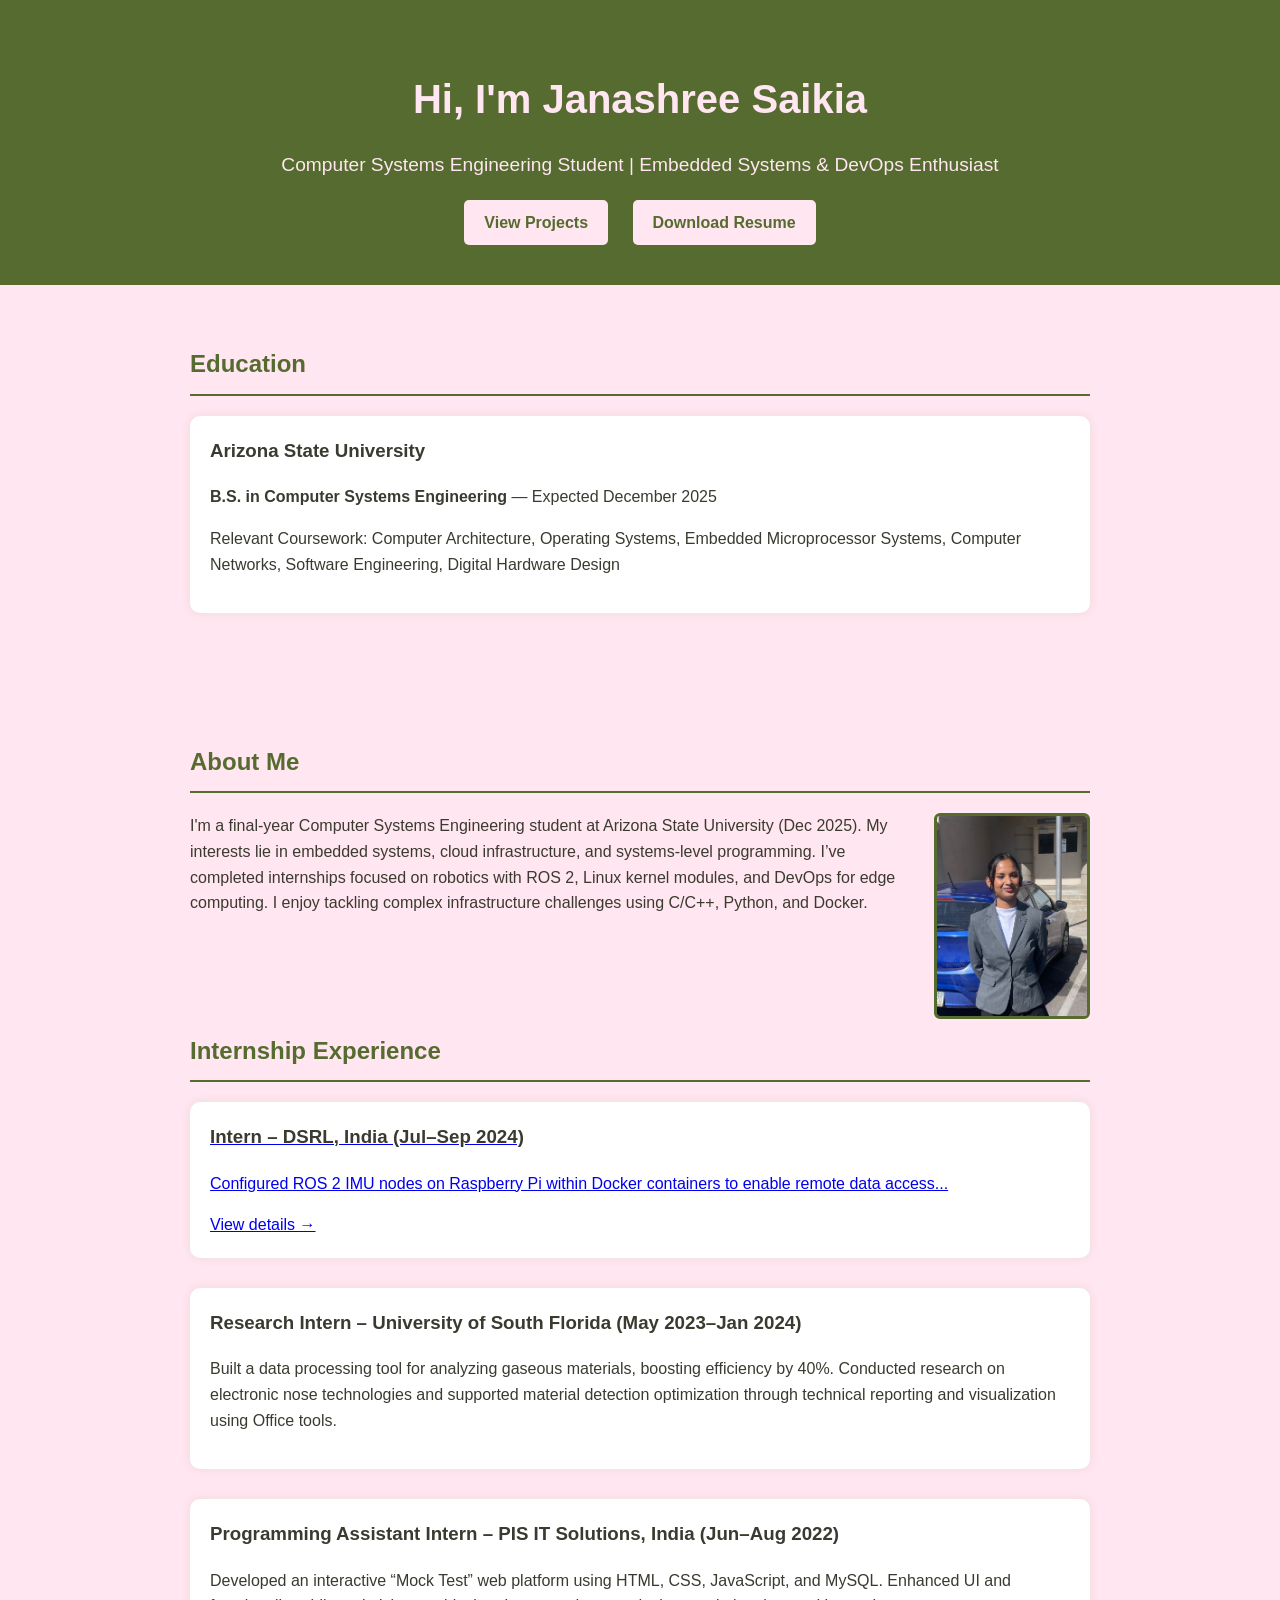
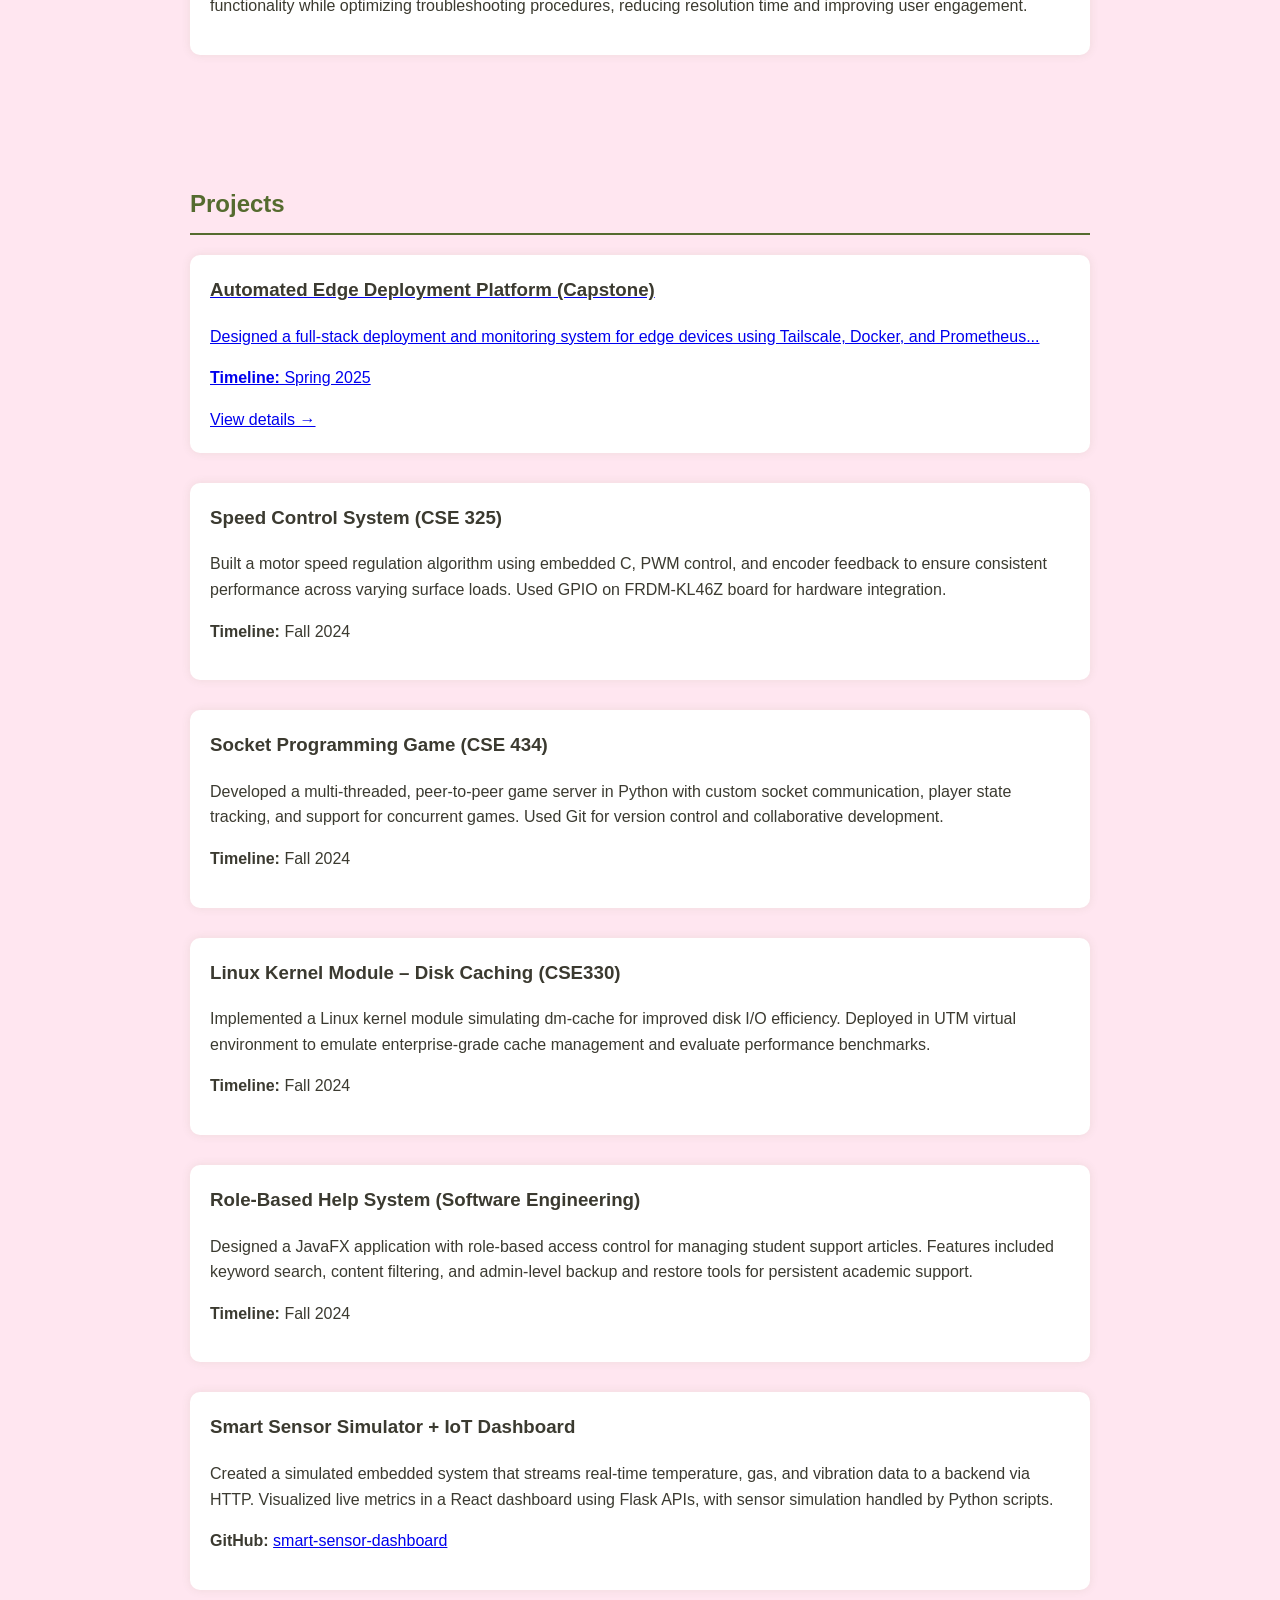
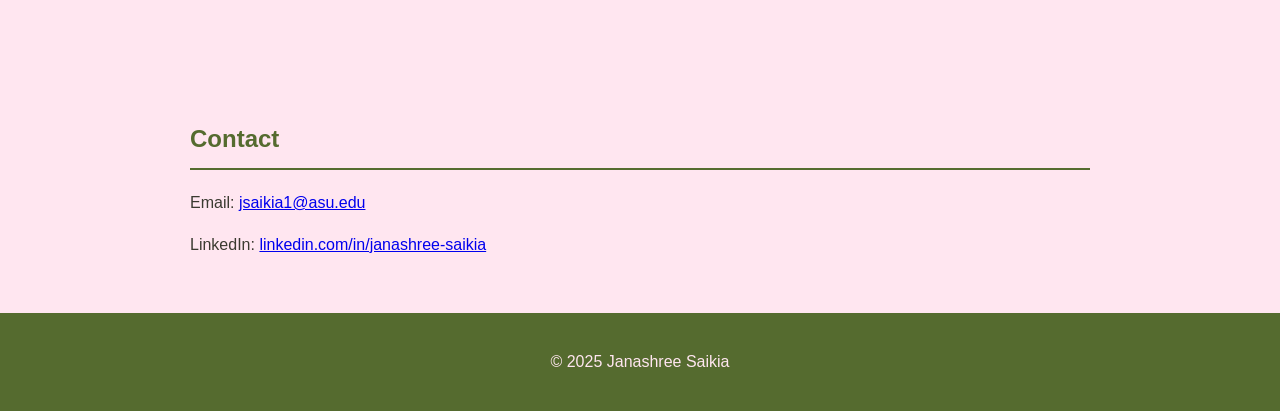
==== index.html @ e2240416 "Update index.html Updated the internship card to be a clickable button" ====
<!DOCTYPE html>
<html lang="en">
<head>
  <meta charset="UTF-8" />
  <meta name="viewport" content="width=device-width, initial-scale=1.0" />
  <title>Janashree Saikia | Developer Portfolio</title>
  <link rel="stylesheet" href="styles.css" />
  <style>
    body {
      font-family: 'Segoe UI', Tahoma, Geneva, Verdana, sans-serif;
      margin: 0;
      padding: 0;
      line-height: 1.6;
      background-color: #ffe6f0; /* baby pink */
      color: #3b3a30; /* dark olive gray */
    }

    header {
      background: #556b2f; /* olive green */
      color: #ffe6f0;
      padding: 40px 20px;
      text-align: center;
    }

    header h1 {
      font-size: 2.5em;
      margin-bottom: 0.2em;
    }

    header p {
      font-size: 1.2em;
      margin-bottom: 1em;
    }

    header a {
      display: inline-block;
      margin: 0 10px;
      padding: 10px 20px;
      background-color: #ffe6f0;
      color: #556b2f;
      text-decoration: none;
      border-radius: 5px;
      font-weight: bold;
    }

    section {
      padding: 40px 20px;
      max-width: 900px;
      margin: auto;
    }

    h2 {
      color: #556b2f;
      border-bottom: 2px solid #556b2f;
      padding-bottom: 10px;
    }

    .project {
      margin-bottom: 30px;
      background: #ffffff;
      padding: 20px;
      border-radius: 10px;
      box-shadow: 0 0 10px rgba(85, 107, 47, 0.1);
    }

    .project h3 {
      margin-top: 0;
      color: #3b3a30;
    }

    .about-photo {
      float: right;
      margin-left: 20px;
      width: 150px;
      height: 200px;
      object-fit: cover;
      border-radius: 6px;
      border: 3px solid #556b2f;
    }

    footer {
      text-align: center;
      padding: 20px;
      background-color: #556b2f;
      color: #ffe6f0;
    }
  </style>
</head>
<body>
  <header>
    <h1>Hi, I'm Janashree Saikia </h1>
    <p>Computer Systems Engineering Student | Embedded Systems & DevOps Enthusiast</p>
    <a href="#projects">View Projects</a>
    <a href="resume.pdf" target="_blank">Download Resume</a>
  </header>

  <section id="education">
    <h2>Education</h2>
    <div class="project">
      <h3>Arizona State University</h3>
      <p><strong>B.S. in Computer Systems Engineering</strong> — Expected December 2025</p>
      <p>Relevant Coursework: Computer Architecture, Operating Systems, Embedded Microprocessor Systems, Computer Networks, Software Engineering, Digital Hardware Design</p>
    </div>
  </section>

  <section id="about">
    <h2>About Me</h2>
    <img src="your-photo.jpg" alt="Janashree Saikia" class="about-photo" />
    <p>
      I'm a final-year Computer Systems Engineering student at Arizona State University (Dec 2025).
      My interests lie in embedded systems, cloud infrastructure, and systems-level programming.
      I’ve completed internships focused on robotics with ROS 2, Linux kernel modules, and DevOps for edge computing.
      I enjoy tackling complex infrastructure challenges using C/C++, Python, and Docker.
    </p>
  </section>

  

  <section id="experience">
  <h2>Internship Experience</h2>
<a class="card-link" href="experience/dsrl.html">
  <div class="project">
    <h3>Intern – DSRL, India (Jul–Sep 2024)</h3>
    <p>Configured ROS 2 IMU nodes on Raspberry Pi within Docker containers to enable remote data access...</p>
    <div class="view-details">View details →</div>
  </div>
</a>
  <div class="project">
    <h3>Research Intern – University of South Florida (May 2023–Jan 2024)</h3>
    <p>Built a data processing tool for analyzing gaseous materials, boosting efficiency by 40%. Conducted research on electronic nose technologies and supported material detection optimization through technical reporting and visualization using Office tools.</p>
  </div>
  <div class="project">
    <h3>Programming Assistant Intern – PIS IT Solutions, India (Jun–Aug 2022)</h3>
    <p>Developed an interactive “Mock Test” web platform using HTML, CSS, JavaScript, and MySQL. Enhanced UI and functionality while optimizing troubleshooting procedures, reducing resolution time and improving user engagement.</p>
  </div>
</section>

<section id="projects">
  <h2>Projects</h2>
<a class="card-link" href="projects/edge-platform.html">
  <div class="project">
    <h3>Automated Edge Deployment Platform (Capstone)</h3>
    <p>Designed a full-stack deployment and monitoring system for edge devices using Tailscale, Docker, and Prometheus...</p>
    <p><strong>Timeline:</strong> Spring 2025</p>
    <div class="view-details">View details →</div>
  </div>
</a>
  <div class="project">
    <h3>Speed Control System (CSE 325)</h3>
    <p>Built a motor speed regulation algorithm using embedded C, PWM control, and encoder feedback to ensure consistent performance across varying surface loads. Used GPIO on FRDM-KL46Z board for hardware integration.</p>
    <p><strong>Timeline:</strong> Fall 2024</p>
  </div>
  <div class="project">
    <h3>Socket Programming Game (CSE 434)</h3>
    <p>Developed a multi-threaded, peer-to-peer game server in Python with custom socket communication, player state tracking, and support for concurrent games. Used Git for version control and collaborative development.</p>
    <p><strong>Timeline:</strong> Fall 2024</p>
  </div>
  <div class="project">
    <h3>Linux Kernel Module – Disk Caching (CSE330)</h3>
    <p>Implemented a Linux kernel module simulating dm-cache for improved disk I/O efficiency. Deployed in UTM virtual environment to emulate enterprise-grade cache management and evaluate performance benchmarks.</p>
    <p><strong>Timeline:</strong> Fall 2024</p>
  </div>
  <div class="project">
    <h3>Role-Based Help System (Software Engineering)</h3>
    <p>Designed a JavaFX application with role-based access control for managing student support articles. Features included keyword search, content filtering, and admin-level backup and restore tools for persistent academic support.</p>
    <p><strong>Timeline:</strong> Fall 2024</p>
  </div>
  <div class="project">
  <h3>Smart Sensor Simulator + IoT Dashboard</h3>
  <p>Created a simulated embedded system that streams real-time temperature, gas, and vibration data to a backend via HTTP. Visualized live metrics in a React dashboard using Flask APIs, with sensor simulation handled by Python scripts.</p>
  <p><strong>GitHub:</strong> <a href="https://github.com/janashrees/smart-sensor-dashboard" target="_blank">smart-sensor-dashboard</a></p>
</div>

</section>

  <section id="contact">
    <h2>Contact</h2>
    <p>Email: <a href="mailto:jsaikia1@asu.edu">jsaikia1@asu.edu</a></p>
    <p>LinkedIn: <a href="https://linkedin.com/in/janashree-saikia-440139262" target="_blank">linkedin.com/in/janashree-saikia</a></p>
  </section>

  <footer>
    <p>&copy; 2025 Janashree Saikia</p>
  </footer>
</body>
</html>
---- styles.css ----
body {
  font-family: 'Segoe UI', Tahoma, Geneva, Verdana, sans-serif;
  margin: 0;
  padding: 0;
  background-color: #f4f4f4;
  color: #333;
}

header {
  background: #282c34;
  color: white;
  padding: 40px 20px;
  text-align: center;
}

header h1 {
  font-size: 2.5em;
  margin-bottom: 0.2em;
}

header p {
  font-size: 1.2em;
  margin-bottom: 1em;
}

header a {
  display: inline-block;
  margin: 0 10px;
  padding: 10px 20px;
  background-color: #61dafb;
  color: black;
  text-decoration: none;
  border-radius: 5px;
}

section {
  padding: 40px 20px;
  max-width: 900px;
  margin: auto;
}

h2 {
  color: #2c3e50;
  border-bottom: 2px solid #ccc;
  padding-bottom: 10px;
}

.project {
  margin-bottom: 30px;
  background: white;
  padding: 20px;
  border-radius: 10px;
  box-shadow: 0 0 10px rgba(0, 0, 0, 0.1);
}

.project h3 {
  margin-top: 0;
}

footer {
  text-align: center;
  padding: 20px;
  background-color: #333;
  color: white;
}
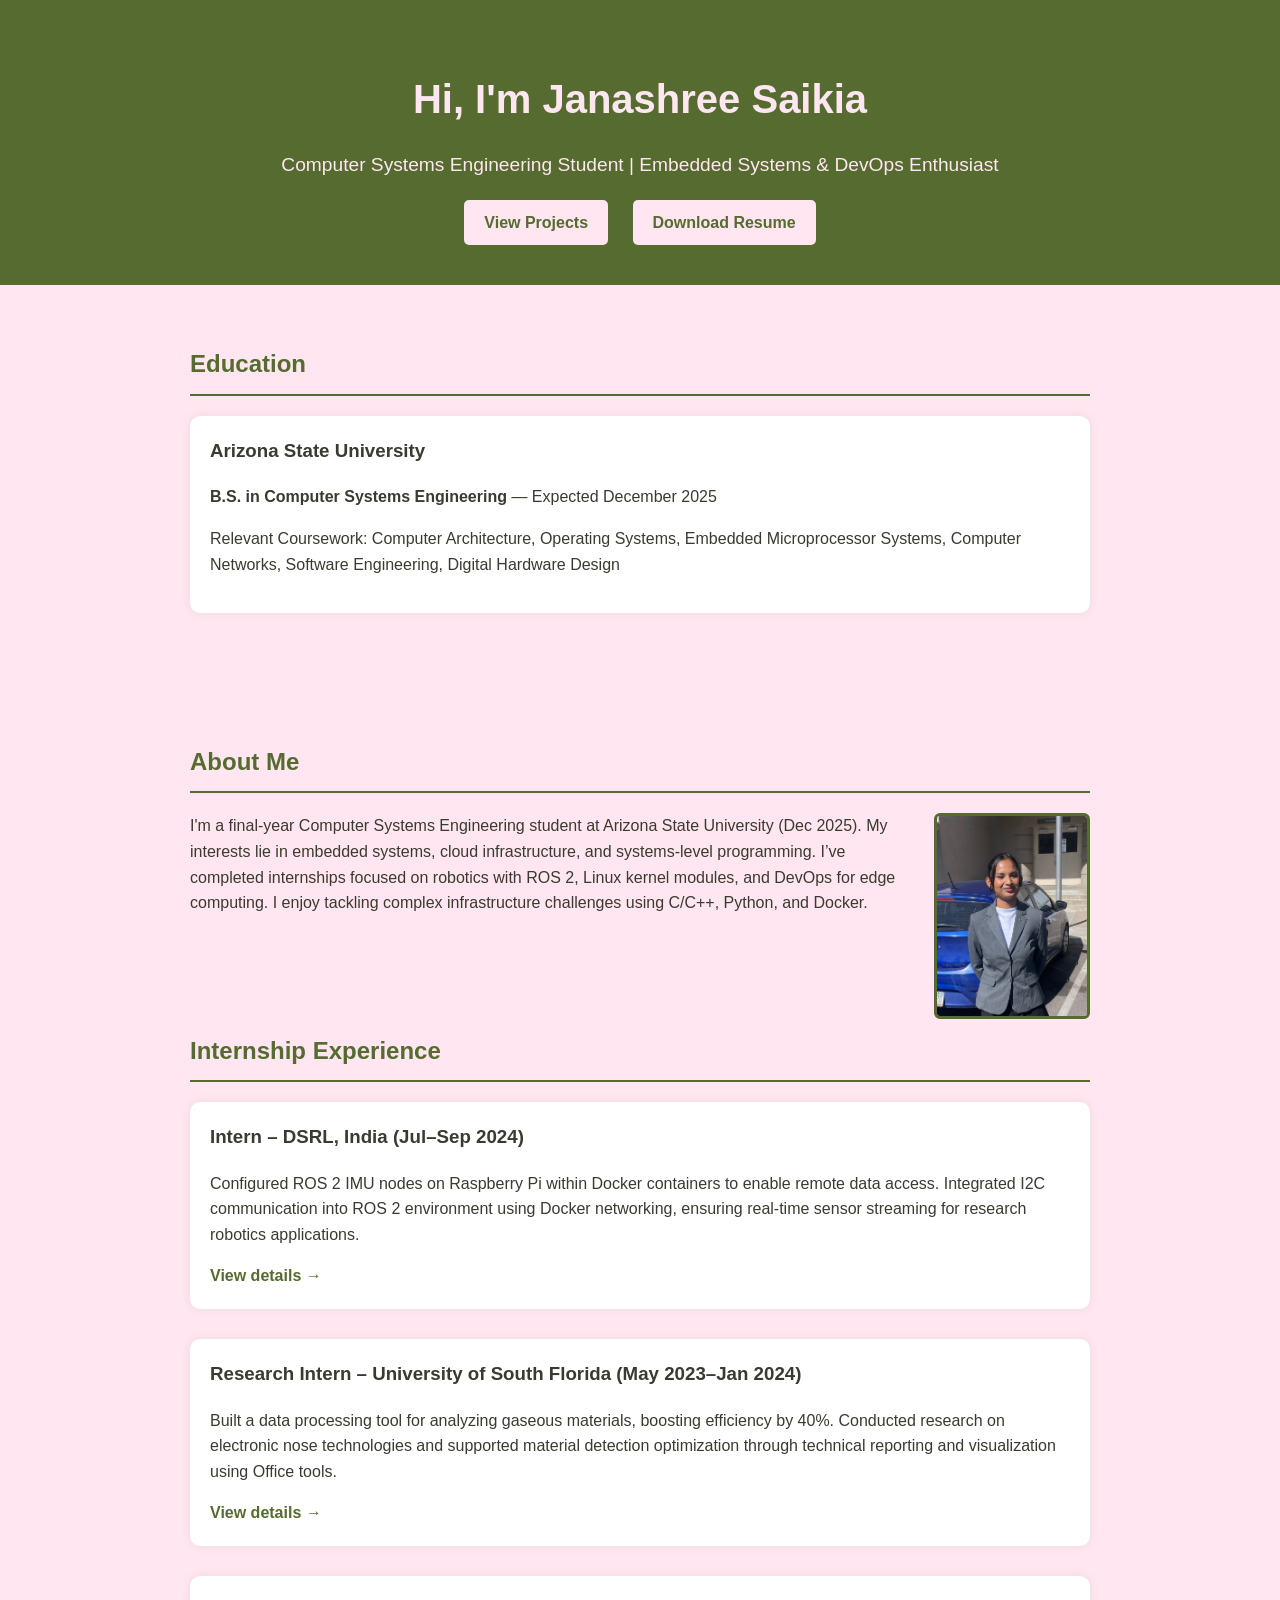
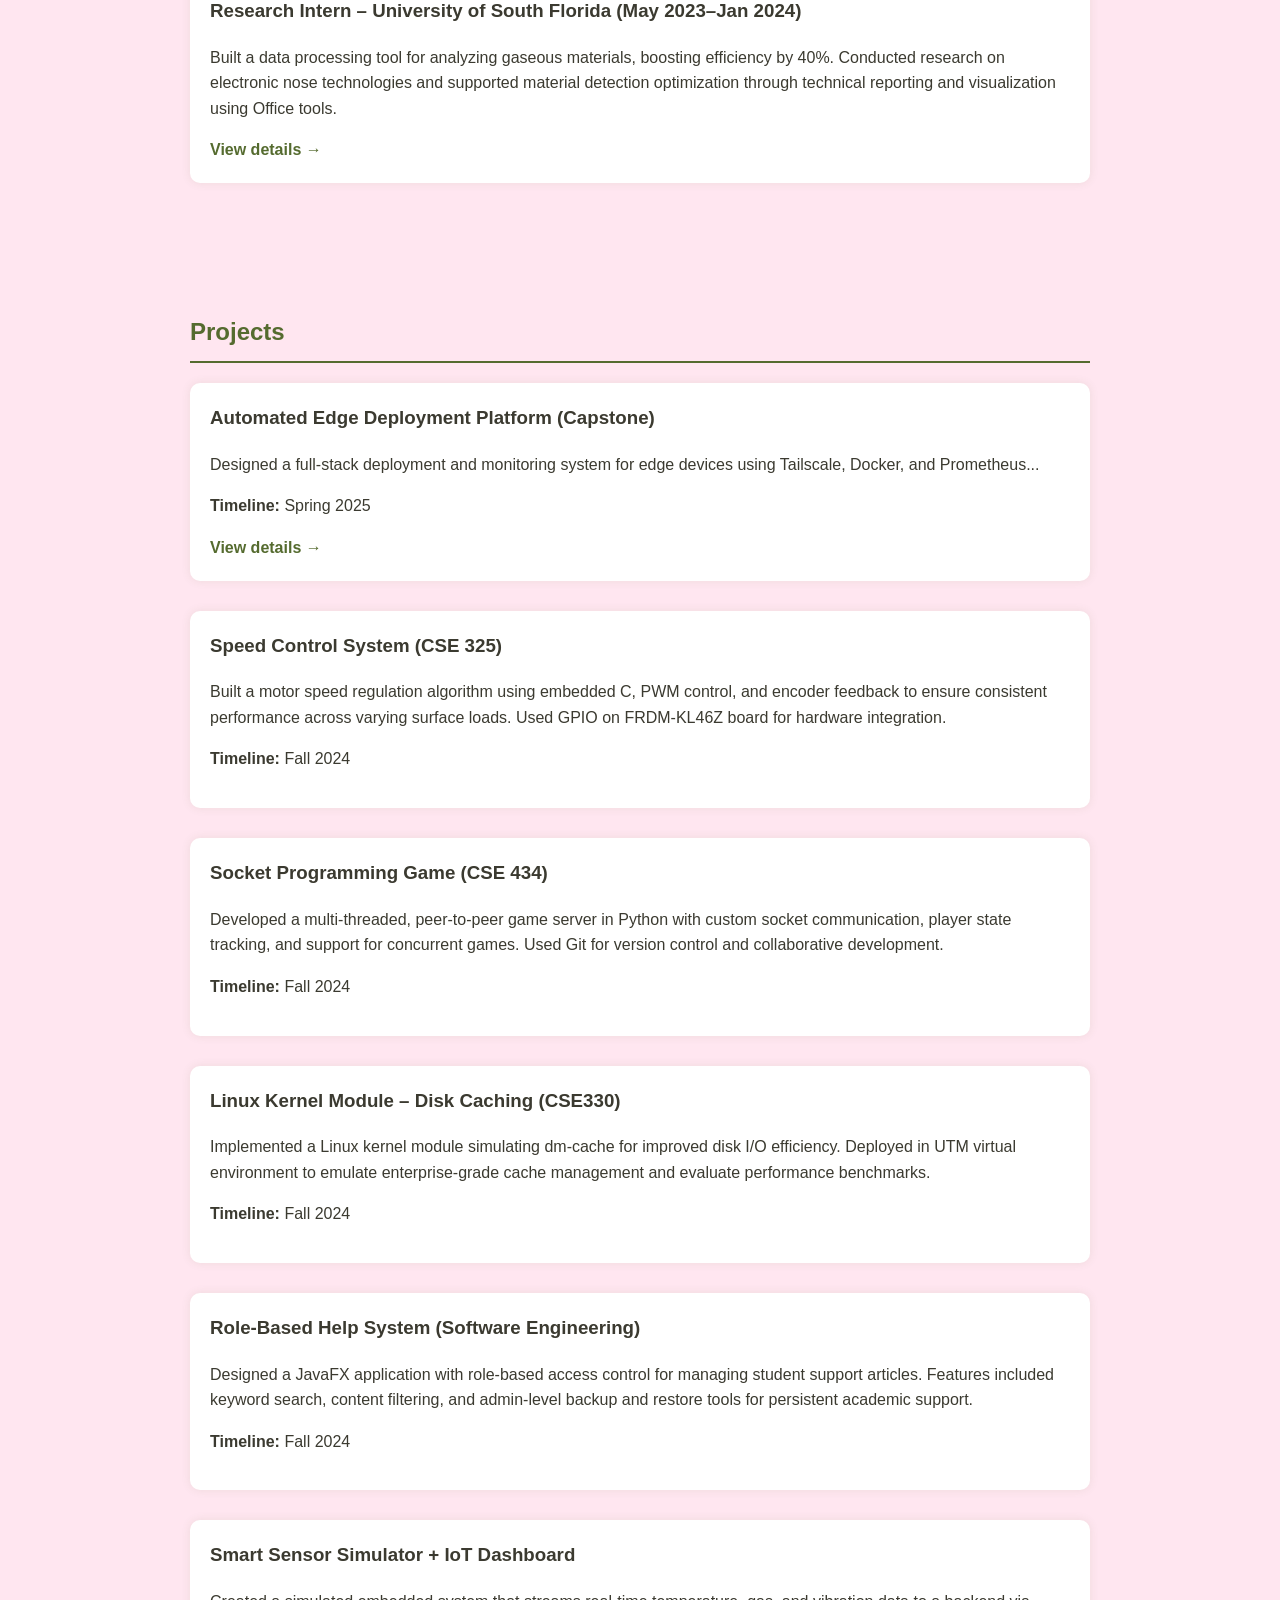
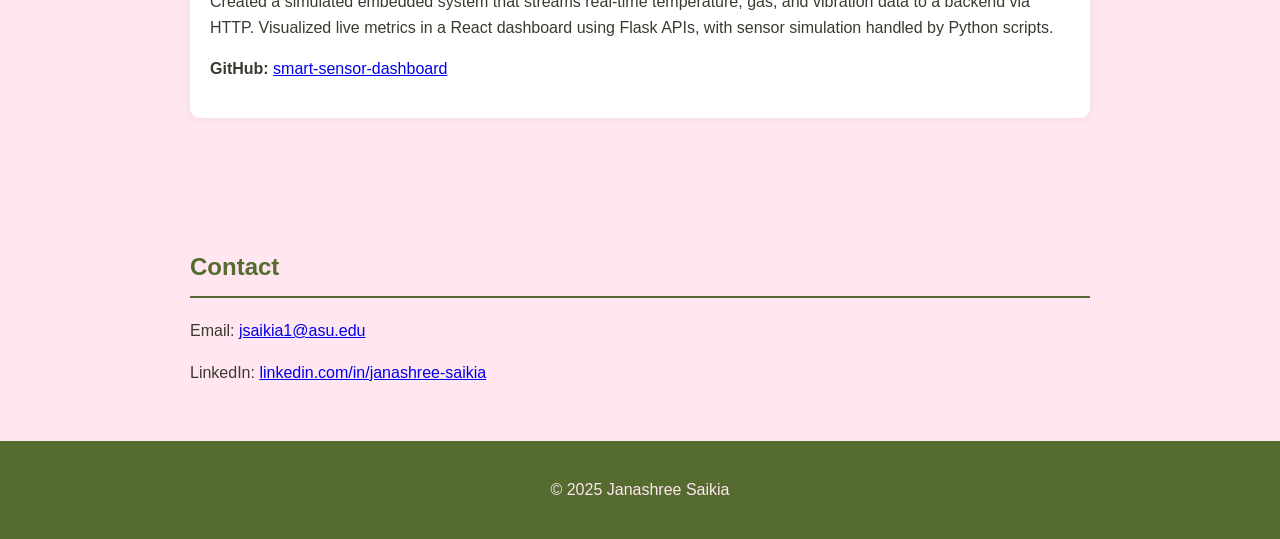
==== commit b751ee42: "Update index.html" ====
--- a/index.html
+++ b/index.html
@@ -84,6 +84,34 @@
       background-color: #556b2f;
       color: #ffe6f0;
     }
+    /* Clickable card wrapper */
+    .card-link {
+      display: block;
+      color: inherit;
+      text-decoration: none;
+      margin-bottom: 20px;
+    }
+
+    .card-link .project {
+      transition: transform 0.15s ease, box-shadow 0.15s ease;
+      cursor: pointer;
+   }
+
+   .card-link:hover .project {
+      transform: translateY(-2px);
+      box-shadow: 0 8px 18px rgba(85, 107, 47, 0.18);
+    }
+
+    .card-link:focus .project {
+      outline: 3px solid rgba(85, 107, 47, 0.35);
+      outline-offset: 3px;
+   }
+
+    .view-details {
+      margin-top: 10px;
+      font-weight: bold;
+      color: #556b2f;
+  }
   </style>
 </head>
 <body>
@@ -117,22 +145,44 @@
   
 
   <section id="experience">
-  <h2>Internship Experience</h2>
-<a class="card-link" href="experience/dsrl.html">
-  <div class="project">
-    <h3>Intern – DSRL, India (Jul–Sep 2024)</h3>
-    <p>Configured ROS 2 IMU nodes on Raspberry Pi within Docker containers to enable remote data access...</p>
-    <div class="view-details">View details →</div>
-  </div>
-</a>
-  <div class="project">
-    <h3>Research Intern – University of South Florida (May 2023–Jan 2024)</h3>
-    <p>Built a data processing tool for analyzing gaseous materials, boosting efficiency by 40%. Conducted research on electronic nose technologies and supported material detection optimization through technical reporting and visualization using Office tools.</p>
-  </div>
-  <div class="project">
-    <h3>Programming Assistant Intern – PIS IT Solutions, India (Jun–Aug 2022)</h3>
-    <p>Developed an interactive “Mock Test” web platform using HTML, CSS, JavaScript, and MySQL. Enhanced UI and functionality while optimizing troubleshooting procedures, reducing resolution time and improving user engagement.</p>
-  </div>
+    <h2>Internship Experience</h2>
+
+  <!-- DSRL Internship -->
+    <a class="card-link" href="experience/dsrl.html">
+        <div class="project">
+            <h3>Intern – DSRL, India (Jul–Sep 2024)</h3>
+             <p>
+                Configured ROS 2 IMU nodes on Raspberry Pi within Docker containers to enable remote data access.
+                Integrated I2C communication into ROS 2 environment using Docker networking, ensuring real-time
+                sensor streaming for research robotics applications.
+            </p>
+            <div class="view-details">View details →</div>
+        </div>
+    </a>
+  <!-- USF Research Internship -->
+    <a class="card-link" href="experience/usf.html">
+        <div class="project">
+            <h3>Research Intern – University of South Florida (May 2023–Jan 2024)</h3>
+            <p>
+                Built a data processing tool for analyzing gaseous materials, boosting efficiency by 40%.
+                Conducted research on electronic nose technologies and supported material detection optimization
+                through technical reporting and visualization using Office tools.
+            </p>
+            <div class="view-details">View details →</div>
+        </div>
+    </a>
+  <!-- USF Research Internship -->
+    <a class="card-link" href="experience/usf.html">
+        <div class="project">
+            <h3>Research Intern – University of South Florida (May 2023–Jan 2024)</h3>
+            <p>
+                Built a data processing tool for analyzing gaseous materials, boosting efficiency by 40%.
+                Conducted research on electronic nose technologies and supported material detection optimization
+                through technical reporting and visualization using Office tools.
+            </p>
+            <div class="view-details">View details →</div>
+        </div>
+    </a>
 </section>
 
 <section id="projects">
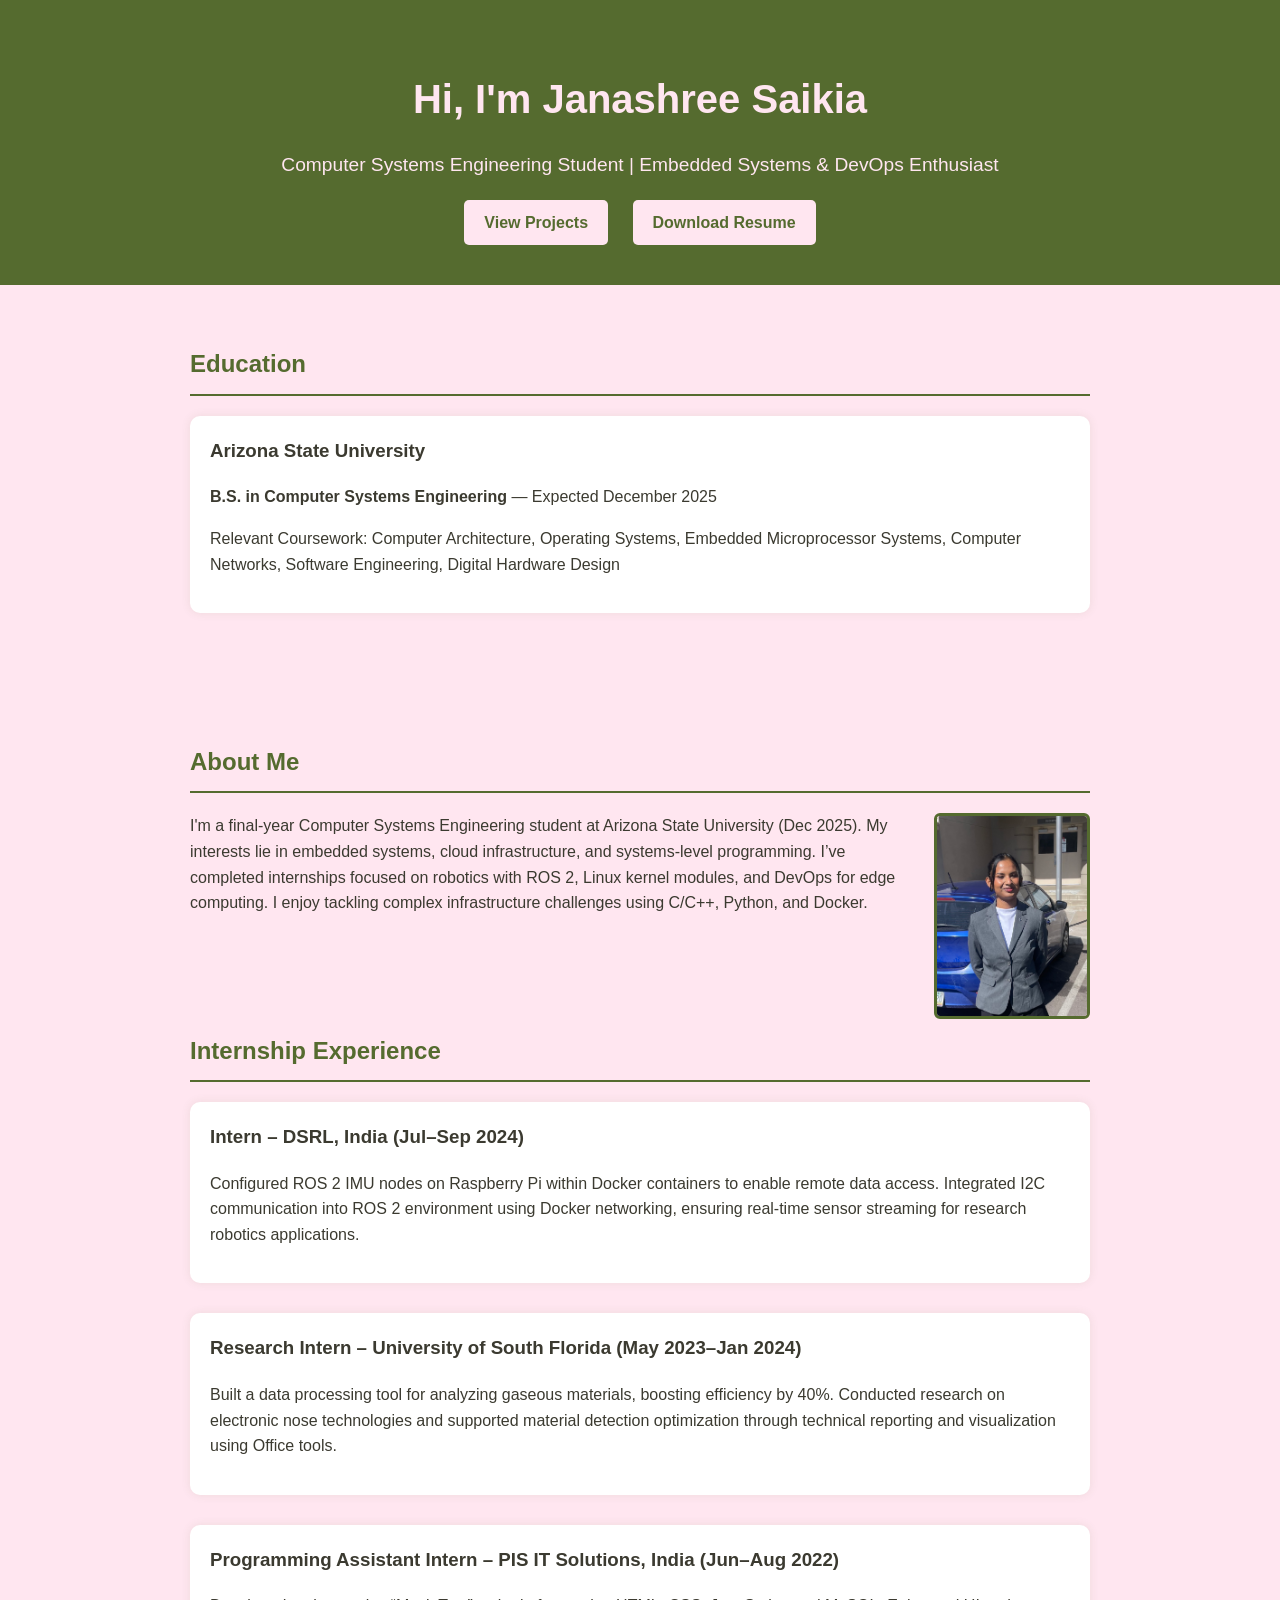
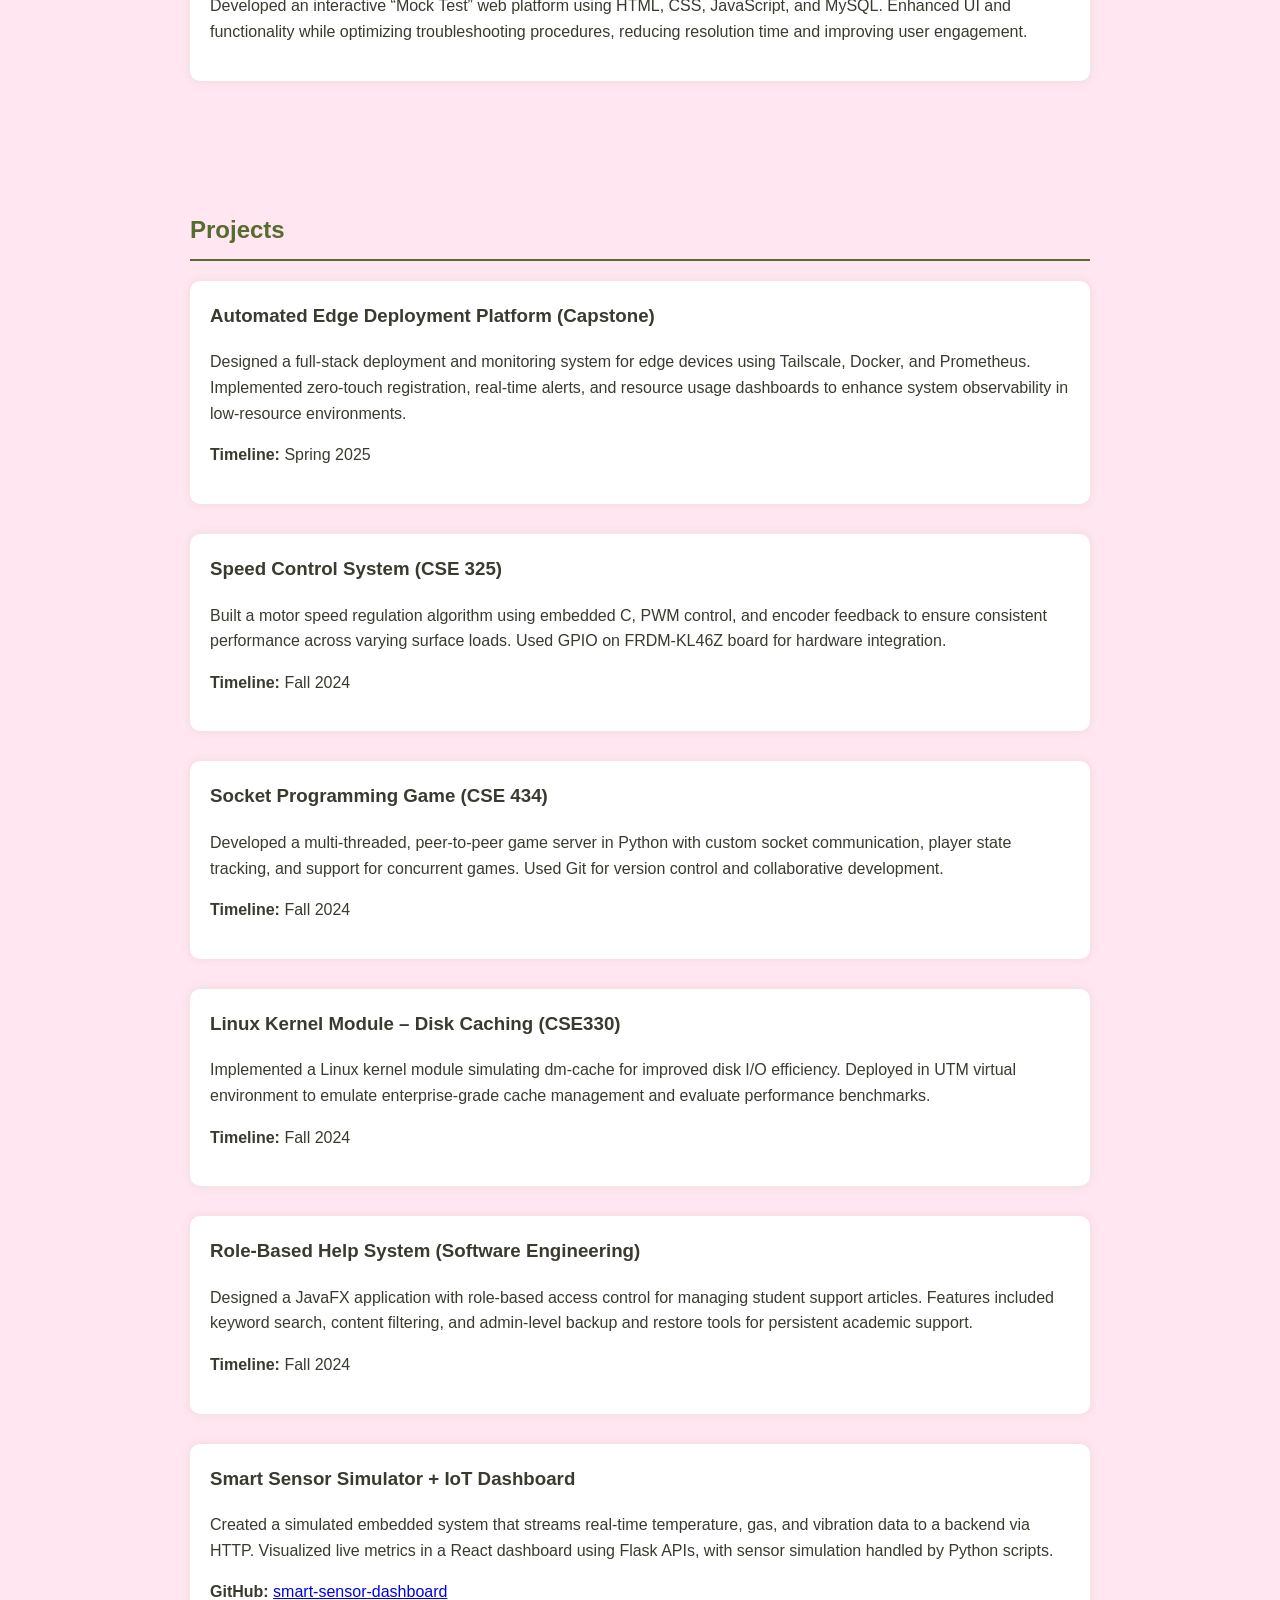
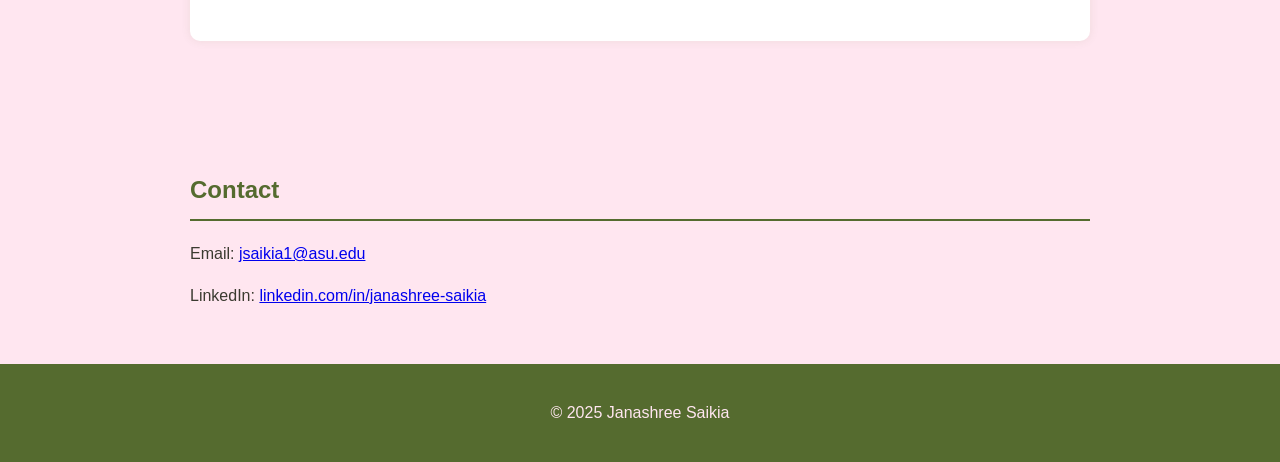
==== commit ae7fb6b6: "Update index.html" ====
--- a/index.html
+++ b/index.html
@@ -84,34 +84,6 @@
       background-color: #556b2f;
       color: #ffe6f0;
     }
-    /* Clickable card wrapper */
-    .card-link {
-      display: block;
-      color: inherit;
-      text-decoration: none;
-      margin-bottom: 20px;
-    }
-
-    .card-link .project {
-      transition: transform 0.15s ease, box-shadow 0.15s ease;
-      cursor: pointer;
-   }
-
-   .card-link:hover .project {
-      transform: translateY(-2px);
-      box-shadow: 0 8px 18px rgba(85, 107, 47, 0.18);
-    }
-
-    .card-link:focus .project {
-      outline: 3px solid rgba(85, 107, 47, 0.35);
-      outline-offset: 3px;
-   }
-
-    .view-details {
-      margin-top: 10px;
-      font-weight: bold;
-      color: #556b2f;
-  }
   </style>
 </head>
 <body>
@@ -145,56 +117,28 @@
   
 
   <section id="experience">
-    <h2>Internship Experience</h2>
-
-  <!-- DSRL Internship -->
-    <a class="card-link" href="experience/dsrl.html">
-        <div class="project">
-            <h3>Intern – DSRL, India (Jul–Sep 2024)</h3>
-             <p>
-                Configured ROS 2 IMU nodes on Raspberry Pi within Docker containers to enable remote data access.
-                Integrated I2C communication into ROS 2 environment using Docker networking, ensuring real-time
-                sensor streaming for research robotics applications.
-            </p>
-            <div class="view-details">View details →</div>
-        </div>
-    </a>
-  <!-- USF Research Internship -->
-    <a class="card-link" href="experience/usf.html">
-        <div class="project">
-            <h3>Research Intern – University of South Florida (May 2023–Jan 2024)</h3>
-            <p>
-                Built a data processing tool for analyzing gaseous materials, boosting efficiency by 40%.
-                Conducted research on electronic nose technologies and supported material detection optimization
-                through technical reporting and visualization using Office tools.
-            </p>
-            <div class="view-details">View details →</div>
-        </div>
-    </a>
-  <!-- USF Research Internship -->
-    <a class="card-link" href="experience/usf.html">
-        <div class="project">
-            <h3>Research Intern – University of South Florida (May 2023–Jan 2024)</h3>
-            <p>
-                Built a data processing tool for analyzing gaseous materials, boosting efficiency by 40%.
-                Conducted research on electronic nose technologies and supported material detection optimization
-                through technical reporting and visualization using Office tools.
-            </p>
-            <div class="view-details">View details →</div>
-        </div>
-    </a>
+  <h2>Internship Experience</h2>
+  <div class="project">
+    <h3>Intern – DSRL, India (Jul–Sep 2024)</h3>
+    <p>Configured ROS 2 IMU nodes on Raspberry Pi within Docker containers to enable remote data access. Integrated I2C communication into ROS 2 environment using Docker networking, ensuring real-time sensor streaming for research robotics applications.</p>
+  </div>
+  <div class="project">
+    <h3>Research Intern – University of South Florida (May 2023–Jan 2024)</h3>
+    <p>Built a data processing tool for analyzing gaseous materials, boosting efficiency by 40%. Conducted research on electronic nose technologies and supported material detection optimization through technical reporting and visualization using Office tools.</p>
+  </div>
+  <div class="project">
+    <h3>Programming Assistant Intern – PIS IT Solutions, India (Jun–Aug 2022)</h3>
+    <p>Developed an interactive “Mock Test” web platform using HTML, CSS, JavaScript, and MySQL. Enhanced UI and functionality while optimizing troubleshooting procedures, reducing resolution time and improving user engagement.</p>
+  </div>
 </section>
 
 <section id="projects">
   <h2>Projects</h2>
-<a class="card-link" href="projects/edge-platform.html">
   <div class="project">
     <h3>Automated Edge Deployment Platform (Capstone)</h3>
-    <p>Designed a full-stack deployment and monitoring system for edge devices using Tailscale, Docker, and Prometheus...</p>
+    <p>Designed a full-stack deployment and monitoring system for edge devices using Tailscale, Docker, and Prometheus. Implemented zero-touch registration, real-time alerts, and resource usage dashboards to enhance system observability in low-resource environments.</p>
     <p><strong>Timeline:</strong> Spring 2025</p>
-    <div class="view-details">View details →</div>
   </div>
-</a>
   <div class="project">
     <h3>Speed Control System (CSE 325)</h3>
     <p>Built a motor speed regulation algorithm using embedded C, PWM control, and encoder feedback to ensure consistent performance across varying surface loads. Used GPIO on FRDM-KL46Z board for hardware integration.</p>
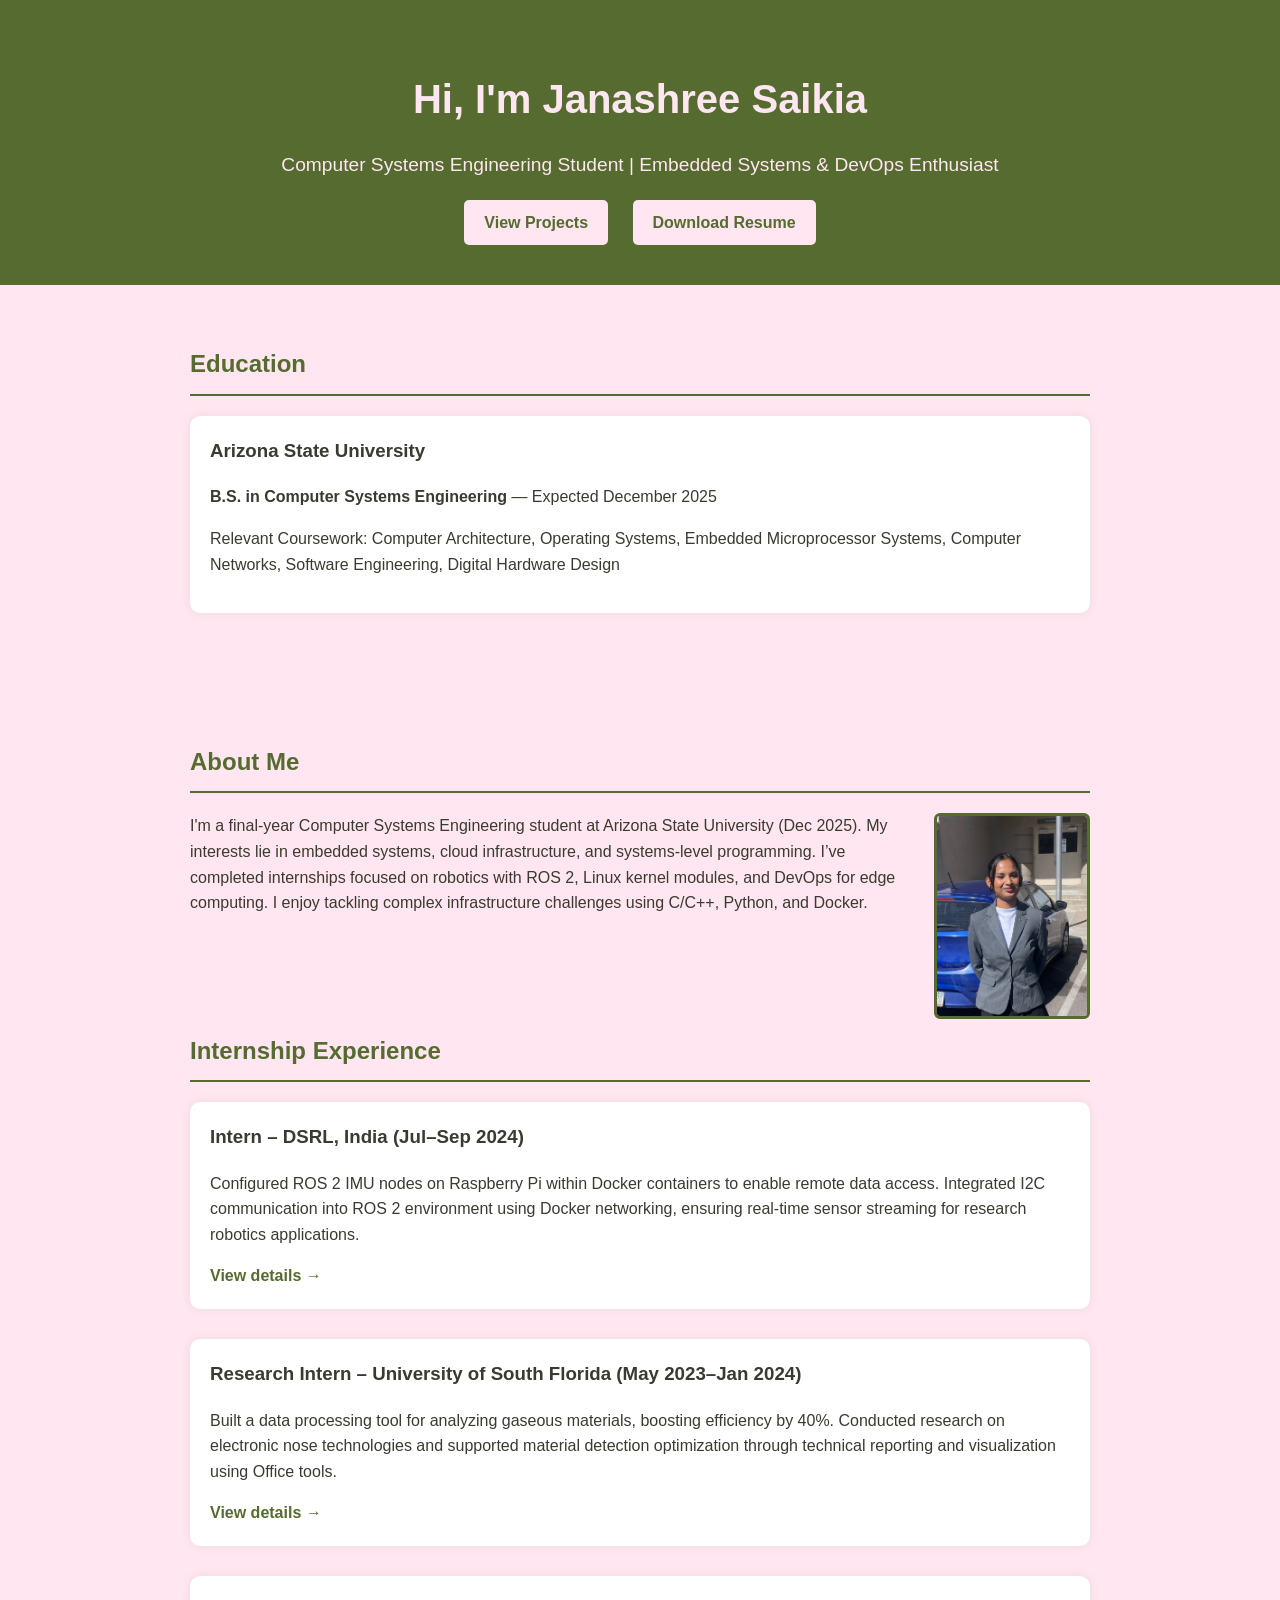
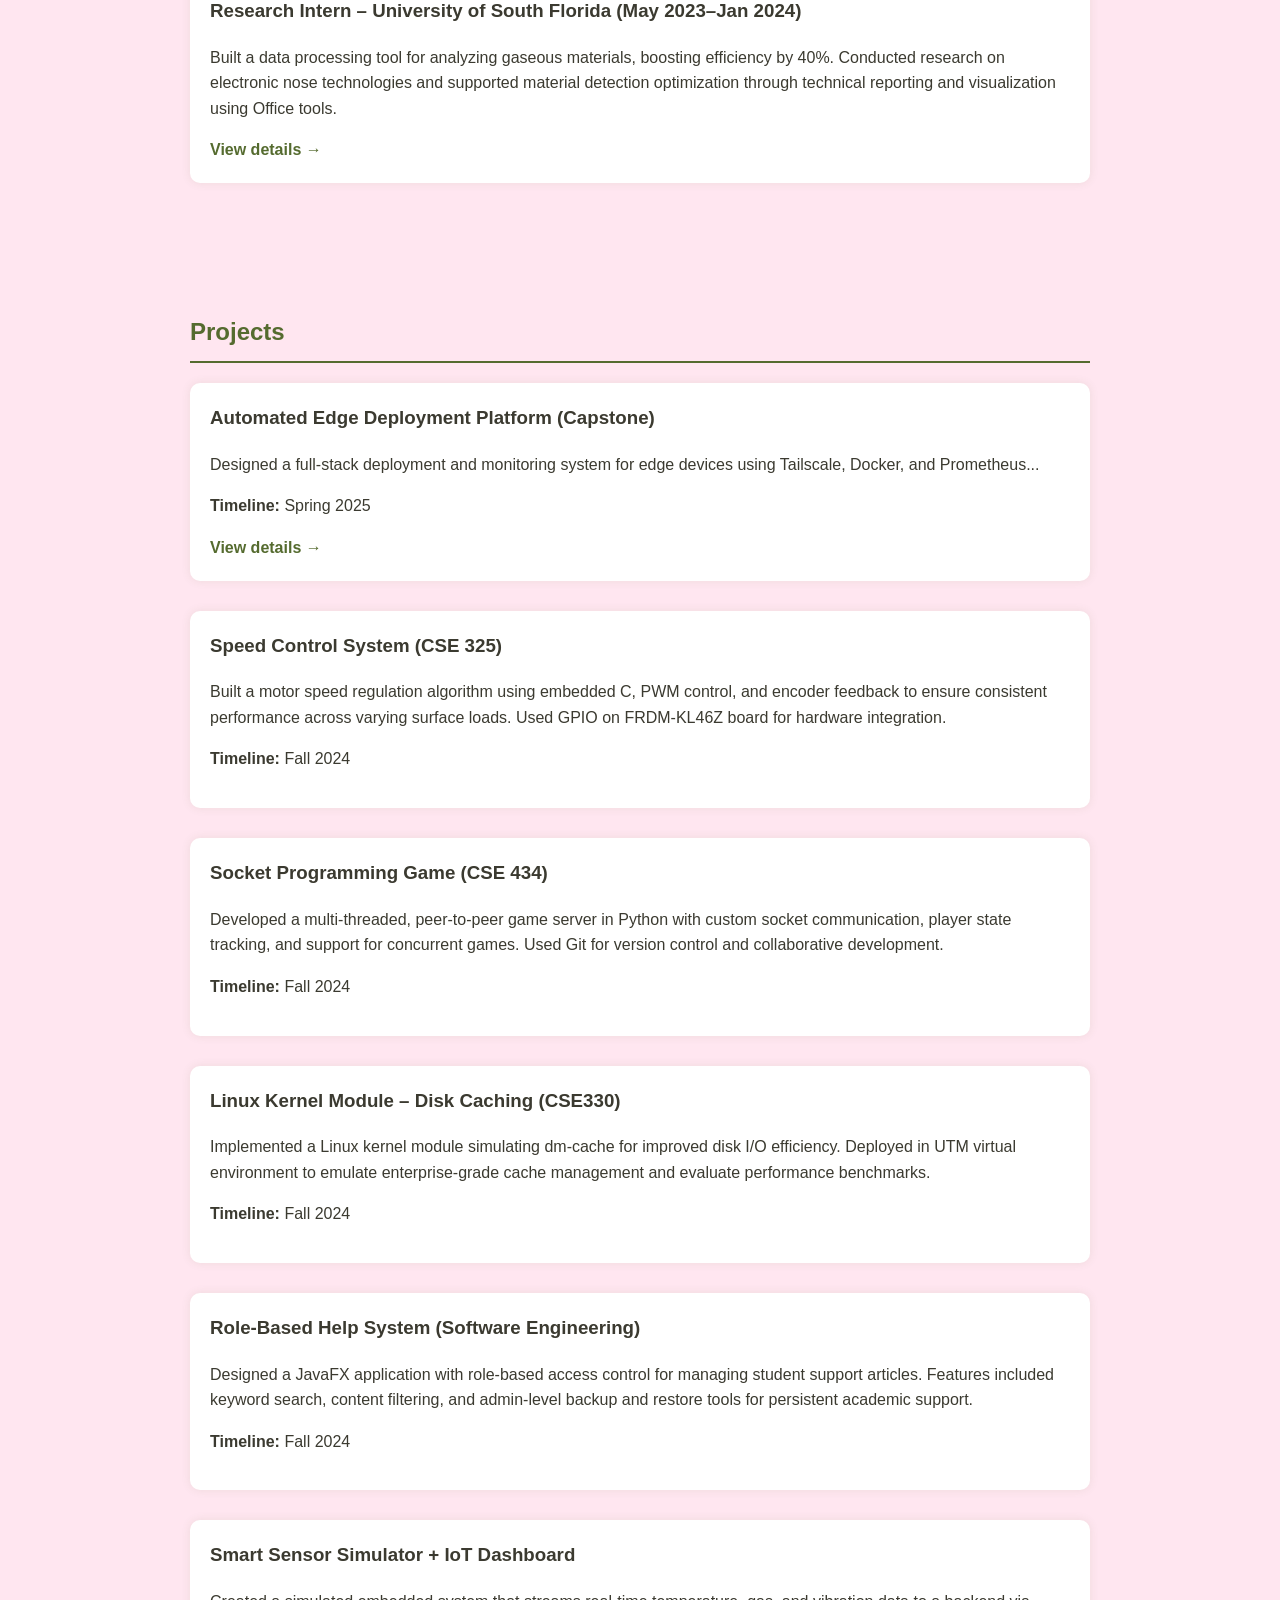
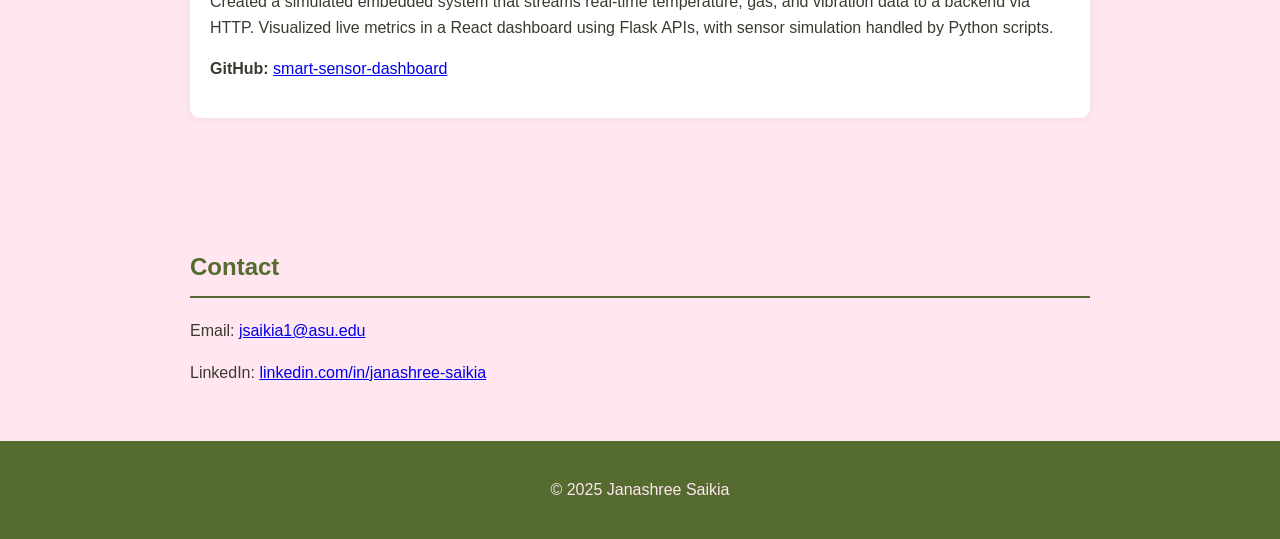
==== commit 145449f2: "Update index.html" ====
--- a/index.html
+++ b/index.html
@@ -84,6 +84,34 @@
       background-color: #556b2f;
       color: #ffe6f0;
     }
+    /* Clickable card wrapper */
+    .card-link {
+      display: block;
+      color: inherit;
+      text-decoration: none;
+      margin-bottom: 20px;
+    }
+
+    .card-link .project {
+      transition: transform 0.15s ease, box-shadow 0.15s ease;
+      cursor: pointer;
+   }
+
+   .card-link:hover .project {
+      transform: translateY(-2px);
+      box-shadow: 0 8px 18px rgba(85, 107, 47, 0.18);
+    }
+
+    .card-link:focus .project {
+      outline: 3px solid rgba(85, 107, 47, 0.35);
+      outline-offset: 3px;
+   }
+
+    .view-details {
+      margin-top: 10px;
+      font-weight: bold;
+      color: #556b2f;
+  }
   </style>
 </head>
 <body>
@@ -117,28 +145,56 @@
   
 
   <section id="experience">
-  <h2>Internship Experience</h2>
-  <div class="project">
-    <h3>Intern – DSRL, India (Jul–Sep 2024)</h3>
-    <p>Configured ROS 2 IMU nodes on Raspberry Pi within Docker containers to enable remote data access. Integrated I2C communication into ROS 2 environment using Docker networking, ensuring real-time sensor streaming for research robotics applications.</p>
-  </div>
-  <div class="project">
-    <h3>Research Intern – University of South Florida (May 2023–Jan 2024)</h3>
-    <p>Built a data processing tool for analyzing gaseous materials, boosting efficiency by 40%. Conducted research on electronic nose technologies and supported material detection optimization through technical reporting and visualization using Office tools.</p>
-  </div>
-  <div class="project">
-    <h3>Programming Assistant Intern – PIS IT Solutions, India (Jun–Aug 2022)</h3>
-    <p>Developed an interactive “Mock Test” web platform using HTML, CSS, JavaScript, and MySQL. Enhanced UI and functionality while optimizing troubleshooting procedures, reducing resolution time and improving user engagement.</p>
-  </div>
+    <h2>Internship Experience</h2>
+
+  <!-- DSRL Internship -->
+    <a class="card-link" href="experience/dsrl.html">
+        <div class="project">
+            <h3>Intern – DSRL, India (Jul–Sep 2024)</h3>
+             <p>
+                Configured ROS 2 IMU nodes on Raspberry Pi within Docker containers to enable remote data access.
+                Integrated I2C communication into ROS 2 environment using Docker networking, ensuring real-time
+                sensor streaming for research robotics applications.
+            </p>
+            <div class="view-details">View details →</div>
+        </div>
+    </a>
+  <!-- USF Research Internship -->
+    <a class="card-link" href="experience/usf.html">
+        <div class="project">
+            <h3>Research Intern – University of South Florida (May 2023–Jan 2024)</h3>
+            <p>
+                Built a data processing tool for analyzing gaseous materials, boosting efficiency by 40%.
+                Conducted research on electronic nose technologies and supported material detection optimization
+                through technical reporting and visualization using Office tools.
+            </p>
+            <div class="view-details">View details →</div>
+        </div>
+    </a>
+  <!-- USF Research Internship -->
+    <a class="card-link" href="experience/usf.html">
+        <div class="project">
+            <h3>Research Intern – University of South Florida (May 2023–Jan 2024)</h3>
+            <p>
+                Built a data processing tool for analyzing gaseous materials, boosting efficiency by 40%.
+                Conducted research on electronic nose technologies and supported material detection optimization
+                through technical reporting and visualization using Office tools.
+            </p>
+            <div class="view-details">View details →</div>
+        </div>
+    </a>
 </section>
 
 <section id="projects">
   <h2>Projects</h2>
+<a class="card-link" href="projects/edge-platform.html">
   <div class="project">
     <h3>Automated Edge Deployment Platform (Capstone)</h3>
-    <p>Designed a full-stack deployment and monitoring system for edge devices using Tailscale, Docker, and Prometheus. Implemented zero-touch registration, real-time alerts, and resource usage dashboards to enhance system observability in low-resource environments.</p>
+    <p>Designed a full-stack deployment and monitoring system for edge devices using Tailscale, Docker, and Prometheus...</p>
     <p><strong>Timeline:</strong> Spring 2025</p>
-  </div>
+    <div class="view-details">View details →</div>
+  </div>
+</a>
   <div class="project">
     <h3>Speed Control System (CSE 325)</h3>
     <p>Built a motor speed regulation algorithm using embedded C, PWM control, and encoder feedback to ensure consistent performance across varying surface loads. Used GPIO on FRDM-KL46Z board for hardware integration.</p>
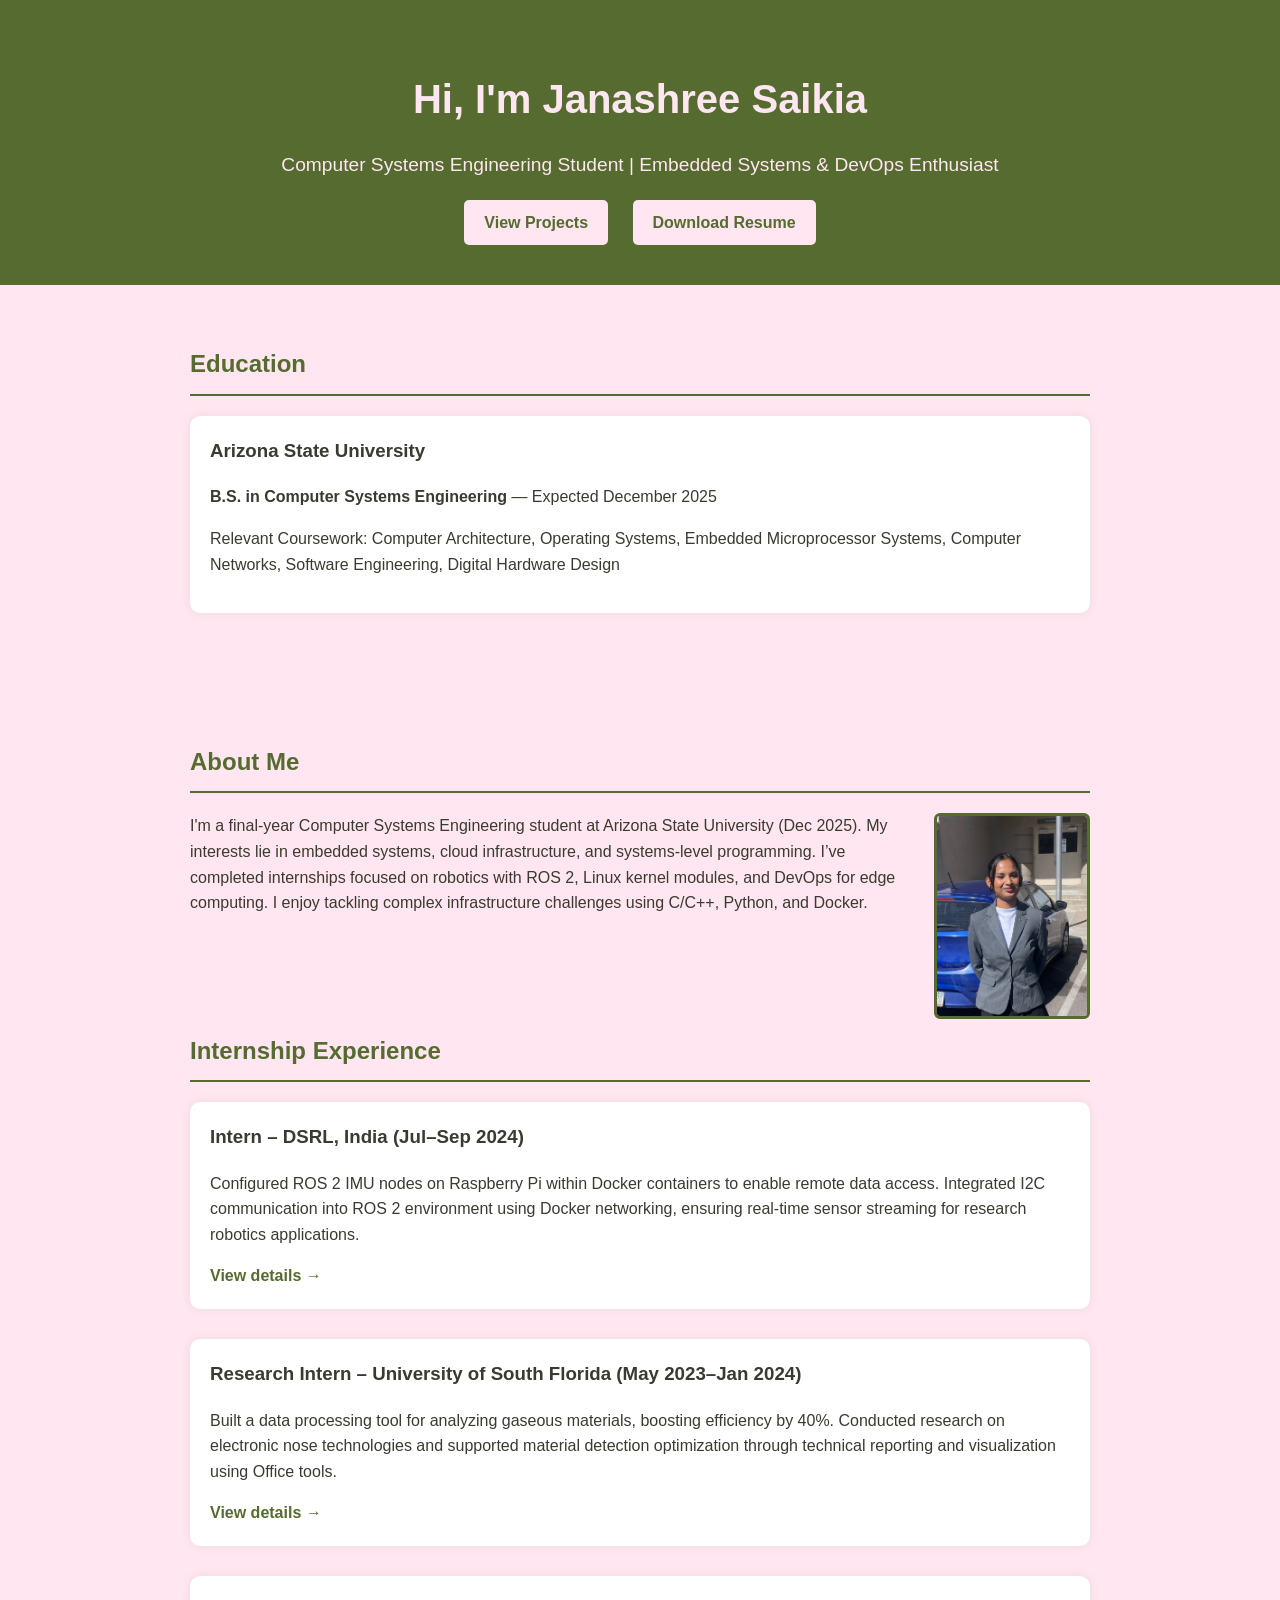
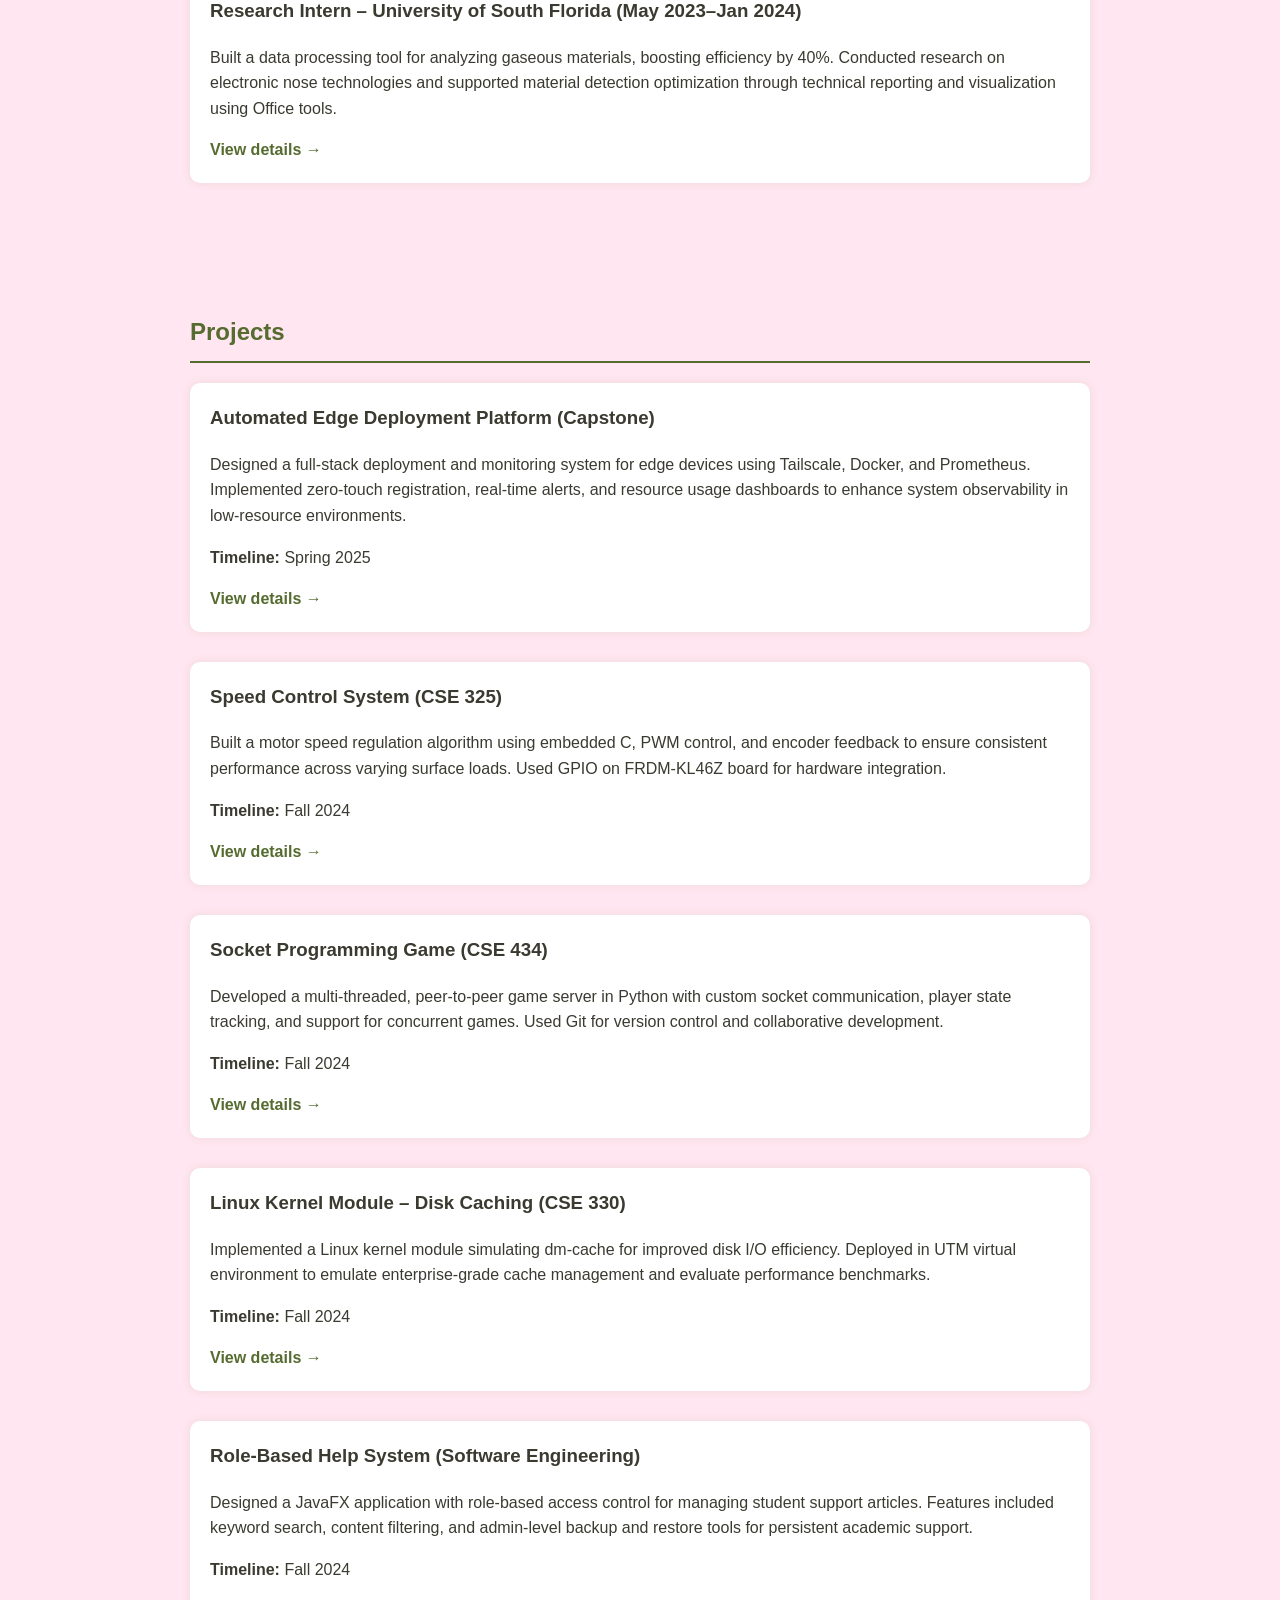
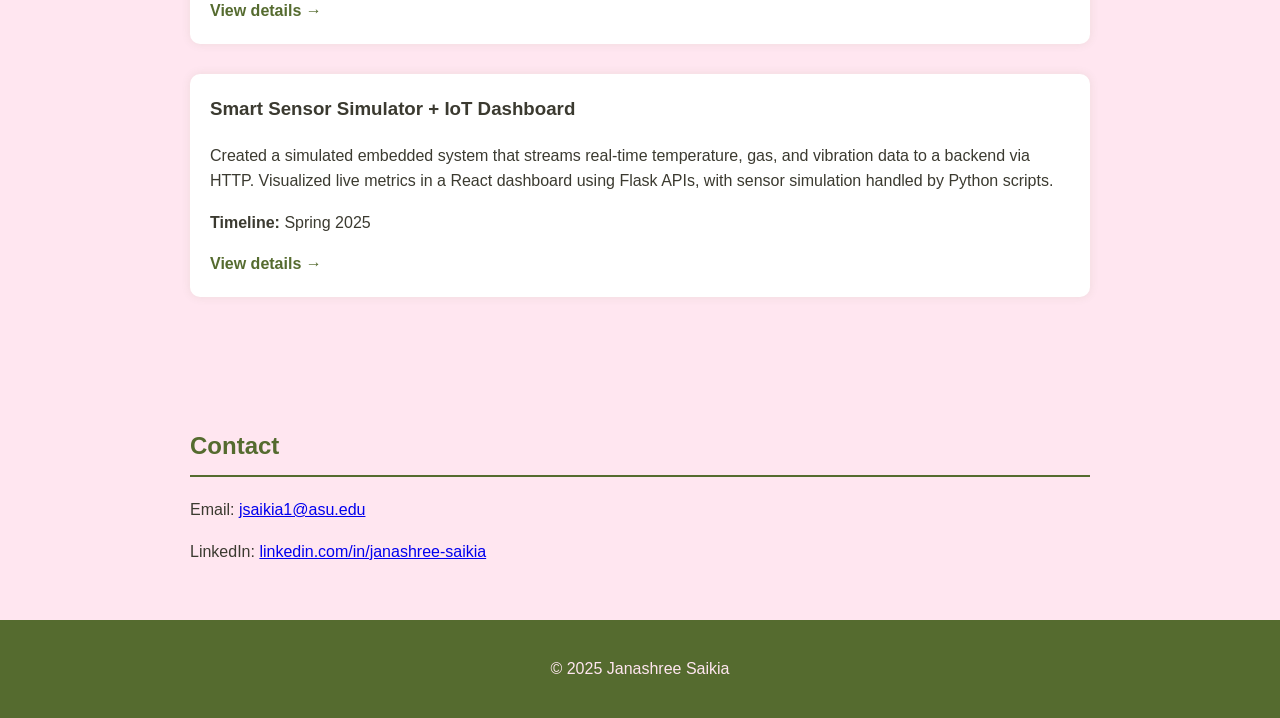
==== commit b9637222: "Update index.html" ====
--- a/index.html
+++ b/index.html
@@ -187,39 +187,85 @@
 
 <section id="projects">
   <h2>Projects</h2>
-<a class="card-link" href="projects/edge-platform.html">
-  <div class="project">
-    <h3>Automated Edge Deployment Platform (Capstone)</h3>
-    <p>Designed a full-stack deployment and monitoring system for edge devices using Tailscale, Docker, and Prometheus...</p>
-    <p><strong>Timeline:</strong> Spring 2025</p>
-    <div class="view-details">View details →</div>
-  </div>
-</a>
-  <div class="project">
-    <h3>Speed Control System (CSE 325)</h3>
-    <p>Built a motor speed regulation algorithm using embedded C, PWM control, and encoder feedback to ensure consistent performance across varying surface loads. Used GPIO on FRDM-KL46Z board for hardware integration.</p>
-    <p><strong>Timeline:</strong> Fall 2024</p>
-  </div>
-  <div class="project">
-    <h3>Socket Programming Game (CSE 434)</h3>
-    <p>Developed a multi-threaded, peer-to-peer game server in Python with custom socket communication, player state tracking, and support for concurrent games. Used Git for version control and collaborative development.</p>
-    <p><strong>Timeline:</strong> Fall 2024</p>
-  </div>
-  <div class="project">
-    <h3>Linux Kernel Module – Disk Caching (CSE330)</h3>
-    <p>Implemented a Linux kernel module simulating dm-cache for improved disk I/O efficiency. Deployed in UTM virtual environment to emulate enterprise-grade cache management and evaluate performance benchmarks.</p>
-    <p><strong>Timeline:</strong> Fall 2024</p>
-  </div>
-  <div class="project">
-    <h3>Role-Based Help System (Software Engineering)</h3>
-    <p>Designed a JavaFX application with role-based access control for managing student support articles. Features included keyword search, content filtering, and admin-level backup and restore tools for persistent academic support.</p>
-    <p><strong>Timeline:</strong> Fall 2024</p>
-  </div>
-  <div class="project">
-  <h3>Smart Sensor Simulator + IoT Dashboard</h3>
-  <p>Created a simulated embedded system that streams real-time temperature, gas, and vibration data to a backend via HTTP. Visualized live metrics in a React dashboard using Flask APIs, with sensor simulation handled by Python scripts.</p>
-  <p><strong>GitHub:</strong> <a href="https://github.com/janashrees/smart-sensor-dashboard" target="_blank">smart-sensor-dashboard</a></p>
-</div>
+
+  <!-- Capstone -->
+  <a class="card-link" href="projects/edge-platform.html">
+    <div class="project">
+      <h3>Automated Edge Deployment Platform (Capstone)</h3>
+      <p>
+        Designed a full-stack deployment and monitoring system for edge devices using Tailscale, Docker,
+        and Prometheus. Implemented zero-touch registration, real-time alerts, and resource usage dashboards
+        to enhance system observability in low-resource environments.
+      </p>
+      <p><strong>Timeline:</strong> Spring 2025</p>
+      <div class="view-details">View details →</div>
+    </div>
+  </a>
+
+  <!-- Speed Control System -->
+  <a class="card-link" href="projects/speed-control.html">
+    <div class="project">
+      <h3>Speed Control System (CSE 325)</h3>
+      <p>
+        Built a motor speed regulation algorithm using embedded C, PWM control, and encoder feedback to ensure
+        consistent performance across varying surface loads. Used GPIO on FRDM-KL46Z board for hardware integration.
+      </p>
+      <p><strong>Timeline:</strong> Fall 2024</p>
+      <div class="view-details">View details →</div>
+    </div>
+  </a>
+
+  <!-- Socket Programming Game -->
+  <a class="card-link" href="projects/socket-game.html">
+    <div class="project">
+      <h3>Socket Programming Game (CSE 434)</h3>
+      <p>
+        Developed a multi-threaded, peer-to-peer game server in Python with custom socket communication,
+        player state tracking, and support for concurrent games. Used Git for version control and collaborative development.
+      </p>
+      <p><strong>Timeline:</strong> Fall 2024</p>
+      <div class="view-details">View details →</div>
+    </div>
+  </a>
+
+  <!-- Linux Kernel Module -->
+  <a class="card-link" href="projects/kernel-module.html">
+    <div class="project">
+      <h3>Linux Kernel Module – Disk Caching (CSE 330)</h3>
+      <p>
+        Implemented a Linux kernel module simulating dm-cache for improved disk I/O efficiency. Deployed in
+        UTM virtual environment to emulate enterprise-grade cache management and evaluate performance benchmarks.
+      </p>
+      <p><strong>Timeline:</strong> Fall 2024</p>
+      <div class="view-details">View details →</div>
+    </div>
+  </a>
+
+  <!-- Help System -->
+  <a class="card-link" href="projects/help-system.html">
+    <div class="project">
+      <h3>Role-Based Help System (Software Engineering)</h3>
+      <p>
+        Designed a JavaFX application with role-based access control for managing student support articles.
+        Features included keyword search, content filtering, and admin-level backup and restore tools for persistent academic support.
+      </p>
+      <p><strong>Timeline:</strong> Fall 2024</p>
+      <div class="view-details">View details →</div>
+    </div>
+  </a>
+
+  <!-- Smart Sensor Dashboard -->
+  <a class="card-link" href="projects/smart-sensor.html">
+    <div class="project">
+      <h3>Smart Sensor Simulator + IoT Dashboard</h3>
+      <p>
+        Created a simulated embedded system that streams real-time temperature, gas, and vibration data to a backend via HTTP.
+        Visualized live metrics in a React dashboard using Flask APIs, with sensor simulation handled by Python scripts.
+      </p>
+      <p><strong>Timeline:</strong> Spring 2025</p>
+      <div class="view-details">View details →</div>
+    </div>
+  </a>
 
 </section>
 
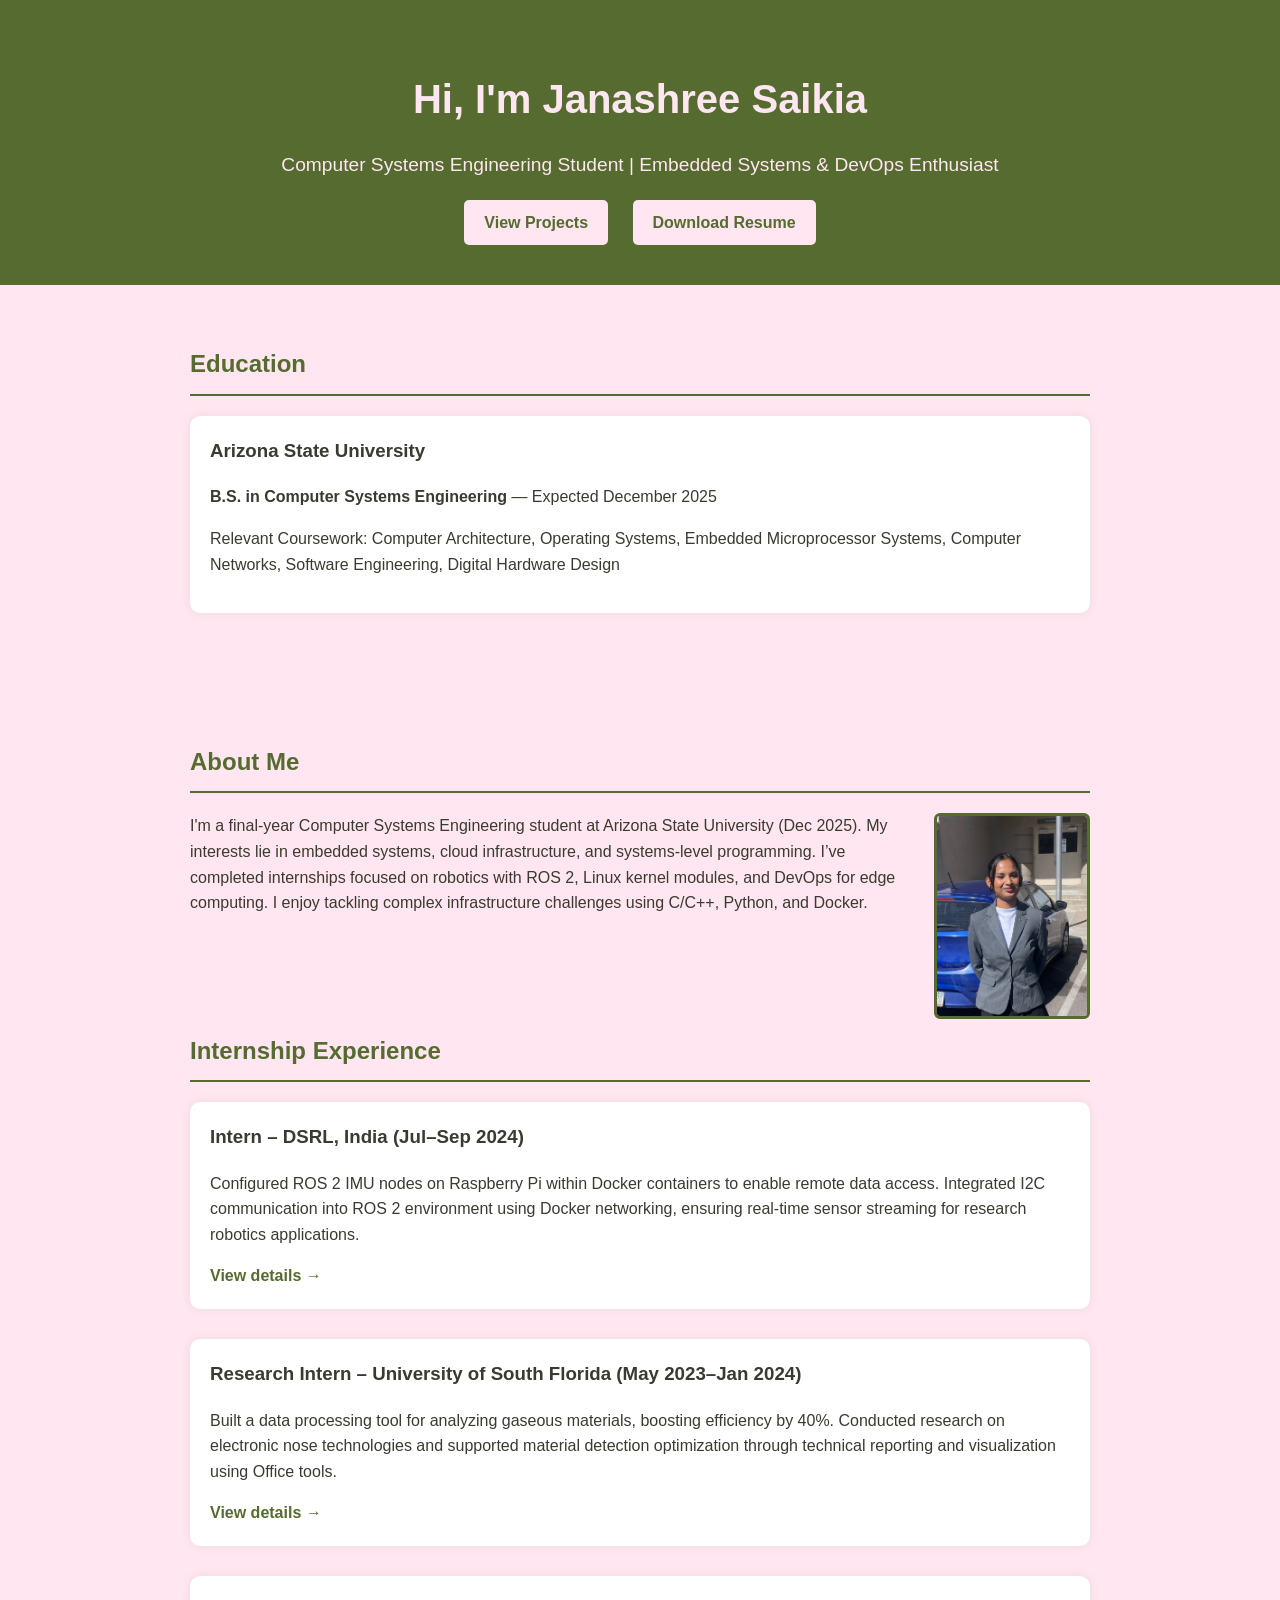
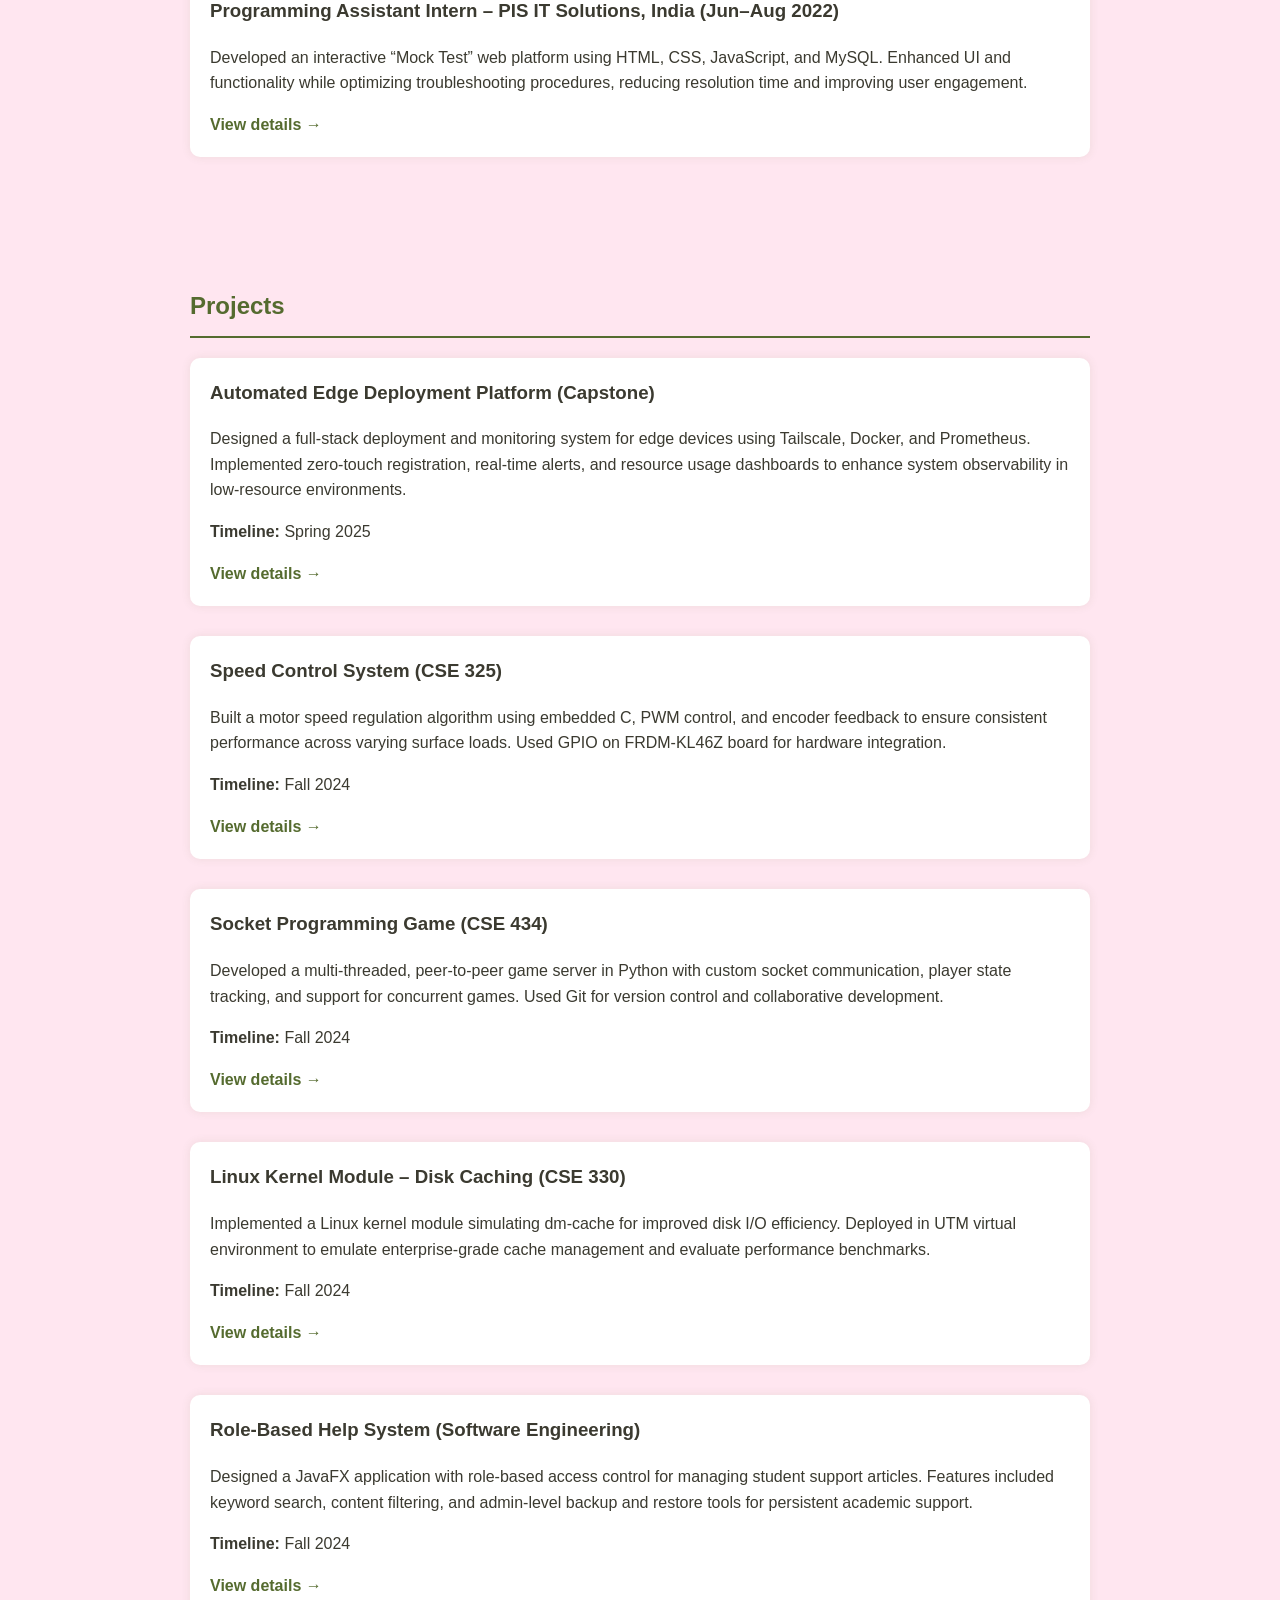
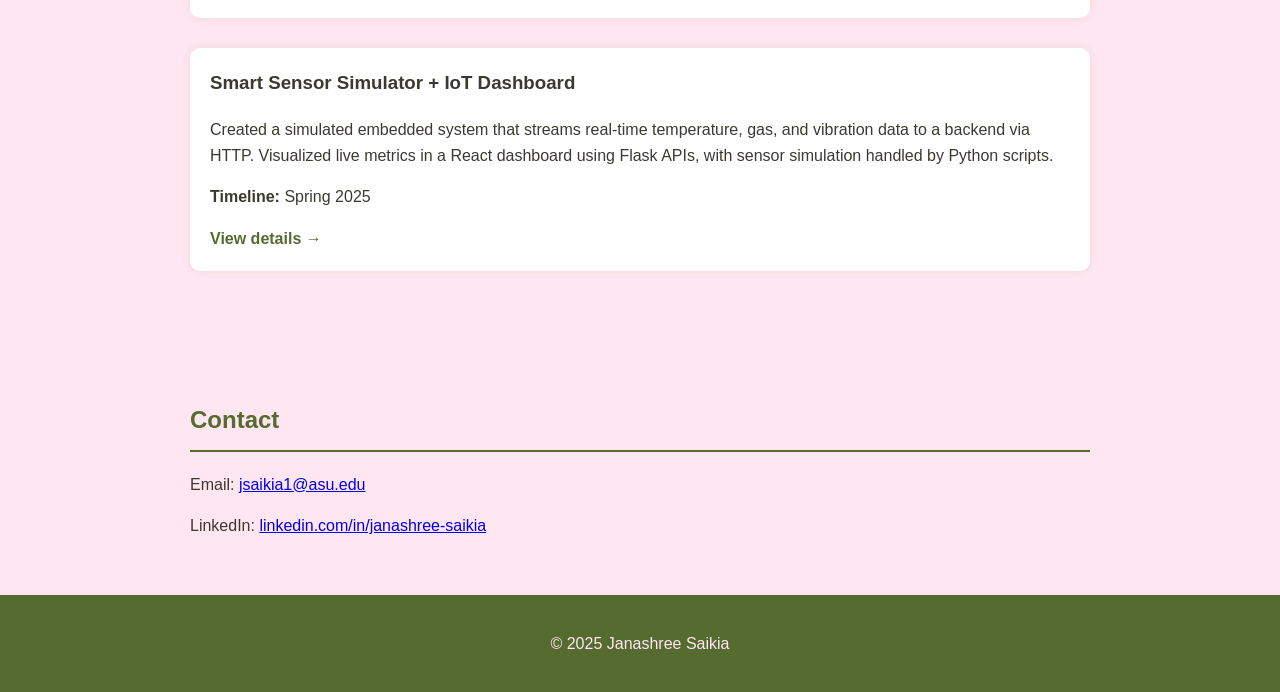
==== commit 69692955: "Update index.html" ====
--- a/index.html
+++ b/index.html
@@ -142,54 +142,55 @@
     </p>
   </section>
 
-  
 
   <section id="experience">
-    <h2>Internship Experience</h2>
+   <h2>Internship Experience</h2>
 
   <!-- DSRL Internship -->
-    <a class="card-link" href="experience/dsrl.html">
-        <div class="project">
-            <h3>Intern – DSRL, India (Jul–Sep 2024)</h3>
-             <p>
-                Configured ROS 2 IMU nodes on Raspberry Pi within Docker containers to enable remote data access.
-                Integrated I2C communication into ROS 2 environment using Docker networking, ensuring real-time
-                sensor streaming for research robotics applications.
-            </p>
-            <div class="view-details">View details →</div>
-        </div>
-    </a>
+   <a class="card-link" href="experience/dsrl.html">
+    <div class="project">
+      <h3>Intern – DSRL, India (Jul–Sep 2024)</h3>
+      <p>
+        Configured ROS 2 IMU nodes on Raspberry Pi within Docker containers to enable remote data access.
+        Integrated I2C communication into ROS 2 environment using Docker networking, ensuring real-time
+        sensor streaming for research robotics applications.
+      </p>
+      <div class="view-details">View details →</div>
+    </div>
+   </a>
+
   <!-- USF Research Internship -->
-    <a class="card-link" href="experience/usf.html">
-        <div class="project">
-            <h3>Research Intern – University of South Florida (May 2023–Jan 2024)</h3>
-            <p>
-                Built a data processing tool for analyzing gaseous materials, boosting efficiency by 40%.
-                Conducted research on electronic nose technologies and supported material detection optimization
-                through technical reporting and visualization using Office tools.
-            </p>
-            <div class="view-details">View details →</div>
-        </div>
-    </a>
-  <!-- USF Research Internship -->
-    <a class="card-link" href="experience/usf.html">
-        <div class="project">
-            <h3>Research Intern – University of South Florida (May 2023–Jan 2024)</h3>
-            <p>
-                Built a data processing tool for analyzing gaseous materials, boosting efficiency by 40%.
-                Conducted research on electronic nose technologies and supported material detection optimization
-                through technical reporting and visualization using Office tools.
-            </p>
-            <div class="view-details">View details →</div>
-        </div>
-    </a>
-</section>
-
-<section id="projects">
+   <a class="card-link" href="experience/usf.html">
+    <div class="project">
+      <h3>Research Intern – University of South Florida (May 2023–Jan 2024)</h3>
+      <p>
+        Built a data processing tool for analyzing gaseous materials, boosting efficiency by 40%.
+        Conducted research on electronic nose technologies and supported material detection optimization
+        through technical reporting and visualization using Office tools.
+      </p>
+      <div class="view-details">View details →</div>
+    </div>
+   </a>
+
+  <!-- PIS IT Solutions Internship -->
+   <a class="card-link" href="experience/pis.html">
+    <div class="project">
+      <h3>Programming Assistant Intern – PIS IT Solutions, India (Jun–Aug 2022)</h3>
+      <p>
+        Developed an interactive “Mock Test” web platform using HTML, CSS, JavaScript, and MySQL.
+        Enhanced UI and functionality while optimizing troubleshooting procedures, reducing resolution
+        time and improving user engagement.
+      </p>
+      <div class="view-details">View details →</div>
+    </div>
+   </a>
+ </section>
+
+ <section id="projects">
   <h2>Projects</h2>
 
   <!-- Capstone -->
-  <a class="card-link" href="projects/edge-platform.html">
+  <a class="card-link" href="project/edge-platform.html">
     <div class="project">
       <h3>Automated Edge Deployment Platform (Capstone)</h3>
       <p>
@@ -203,7 +204,7 @@
   </a>
 
   <!-- Speed Control System -->
-  <a class="card-link" href="projects/speed-control.html">
+  <a class="card-link" href="project/speed-control.html">
     <div class="project">
       <h3>Speed Control System (CSE 325)</h3>
       <p>
@@ -216,7 +217,7 @@
   </a>
 
   <!-- Socket Programming Game -->
-  <a class="card-link" href="projects/socket-game.html">
+  <a class="card-link" href="project/socket-game.html">
     <div class="project">
       <h3>Socket Programming Game (CSE 434)</h3>
       <p>
@@ -229,7 +230,7 @@
   </a>
 
   <!-- Linux Kernel Module -->
-  <a class="card-link" href="projects/kernel-module.html">
+  <a class="card-link" href="project/kernel-module.html">
     <div class="project">
       <h3>Linux Kernel Module – Disk Caching (CSE 330)</h3>
       <p>
@@ -242,7 +243,7 @@
   </a>
 
   <!-- Help System -->
-  <a class="card-link" href="projects/help-system.html">
+  <a class="card-link" href="project/help-system.html">
     <div class="project">
       <h3>Role-Based Help System (Software Engineering)</h3>
       <p>
@@ -255,7 +256,7 @@
   </a>
 
   <!-- Smart Sensor Dashboard -->
-  <a class="card-link" href="projects/smart-sensor.html">
+  <a class="card-link" href="project/smart-sensor.html">
     <div class="project">
       <h3>Smart Sensor Simulator + IoT Dashboard</h3>
       <p>
@@ -267,13 +268,13 @@
     </div>
   </a>
 
-</section>
-
-  <section id="contact">
+ </section>
+
+ <section id="contact">
     <h2>Contact</h2>
     <p>Email: <a href="mailto:jsaikia1@asu.edu">jsaikia1@asu.edu</a></p>
     <p>LinkedIn: <a href="https://linkedin.com/in/janashree-saikia-440139262" target="_blank">linkedin.com/in/janashree-saikia</a></p>
-  </section>
+ </section>
 
   <footer>
     <p>&copy; 2025 Janashree Saikia</p>
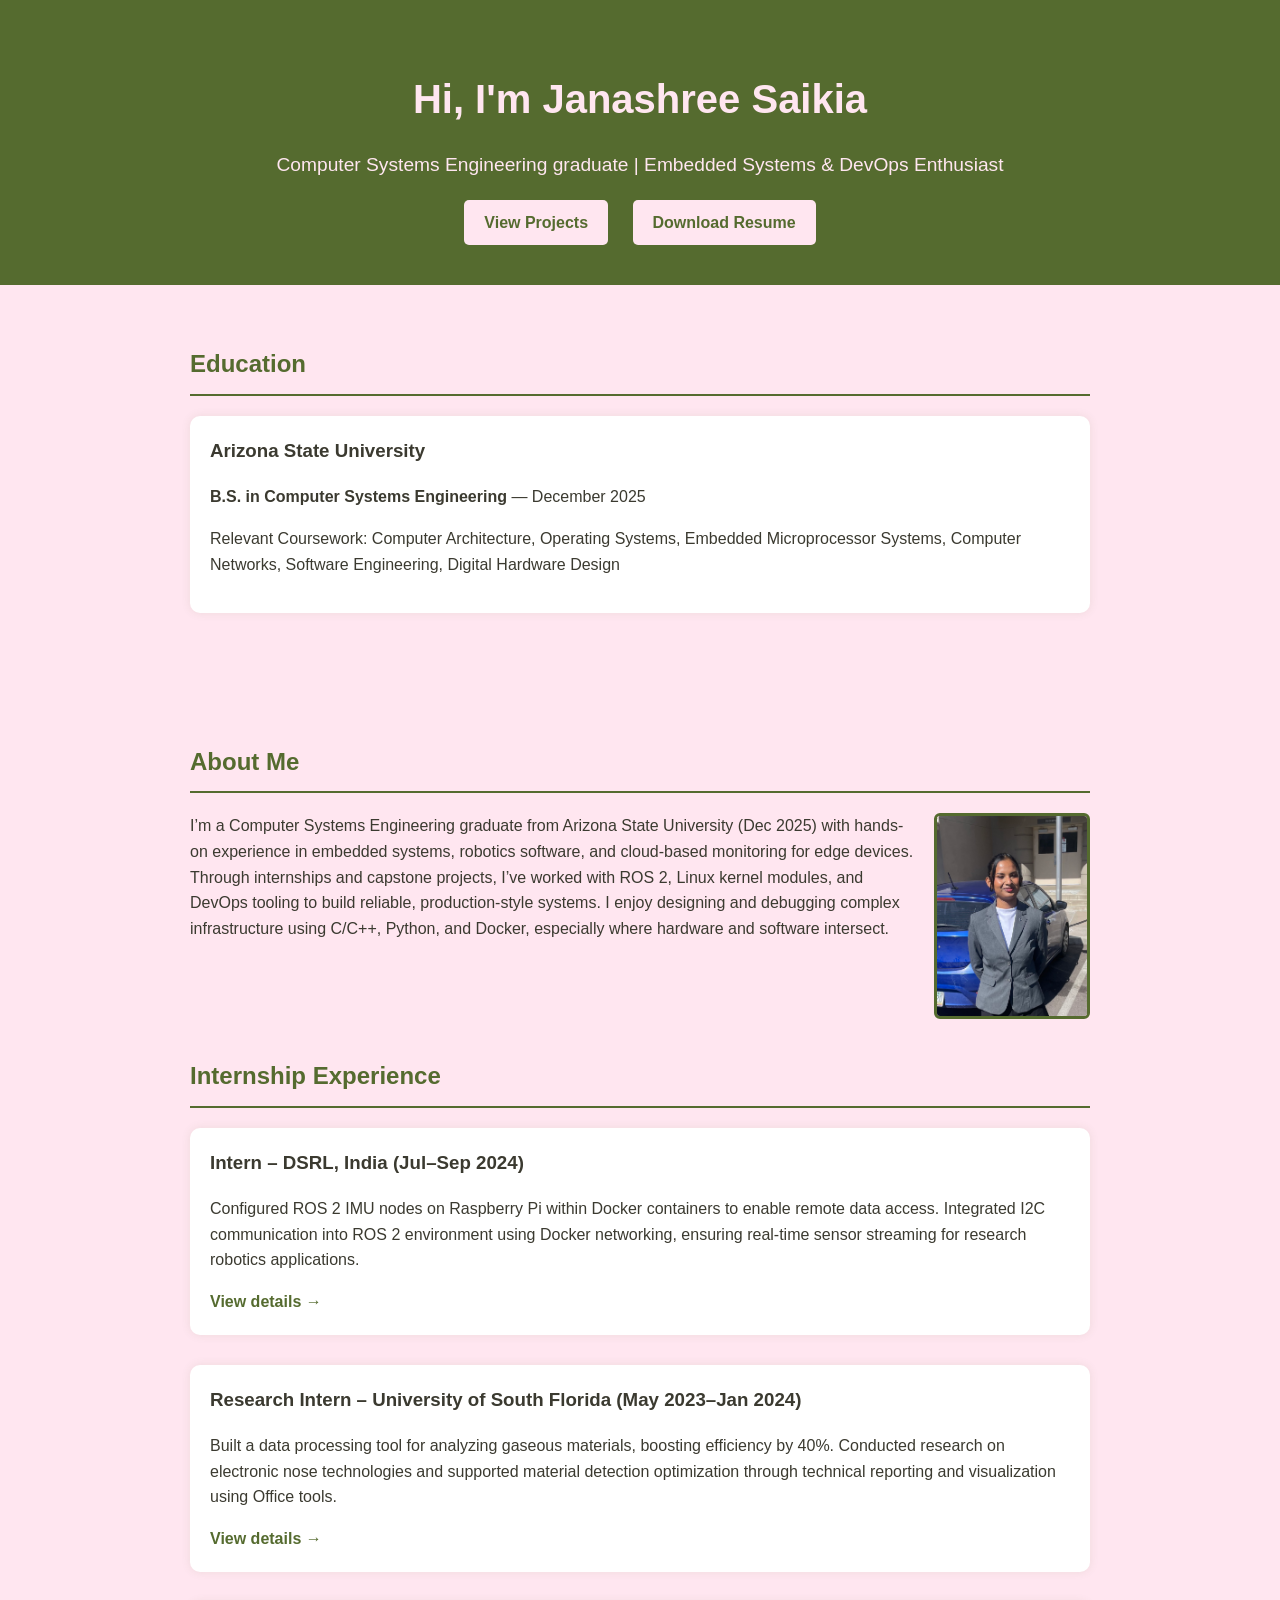
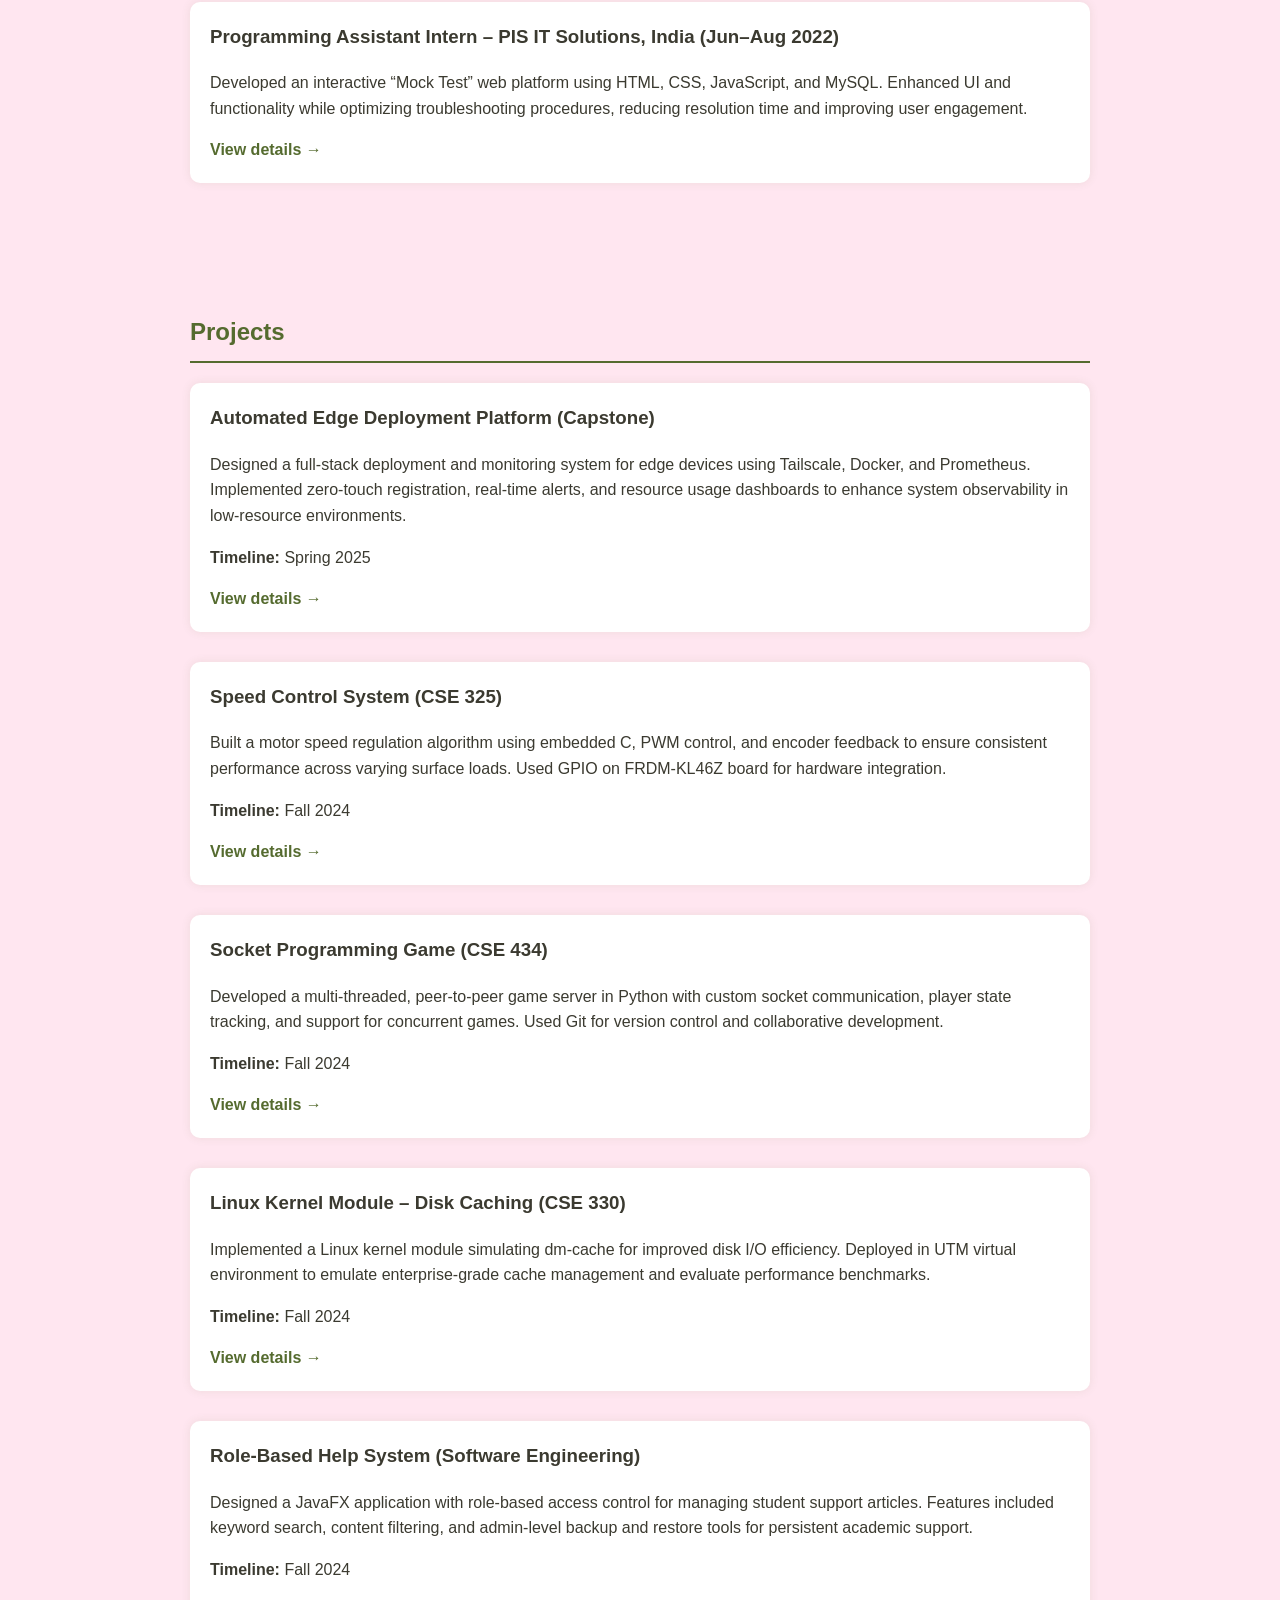
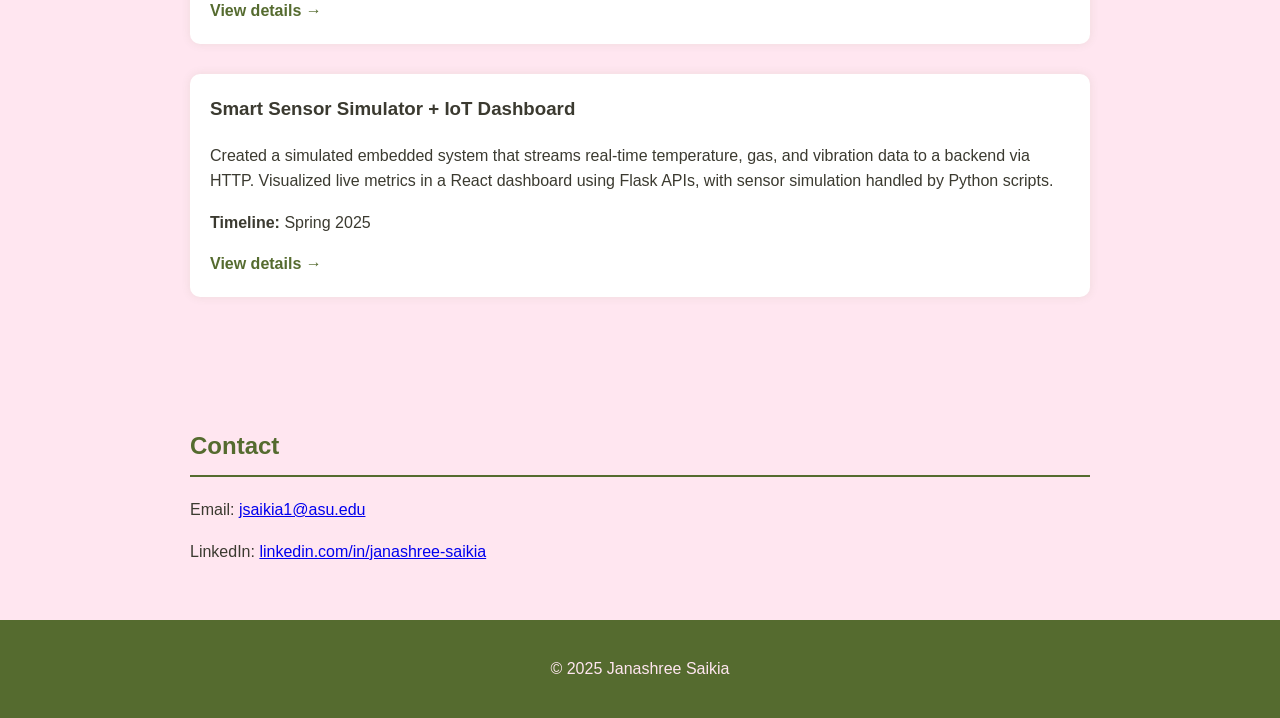
==== commit 03771b13: "Update index.html" ====
--- a/index.html
+++ b/index.html
@@ -117,7 +117,7 @@
 <body>
   <header>
     <h1>Hi, I'm Janashree Saikia </h1>
-    <p>Computer Systems Engineering Student | Embedded Systems & DevOps Enthusiast</p>
+    <p>Computer Systems Engineering graduate | Embedded Systems & DevOps Enthusiast</p>
     <a href="#projects">View Projects</a>
     <a href="resume.pdf" target="_blank">Download Resume</a>
   </header>
@@ -126,7 +126,7 @@
     <h2>Education</h2>
     <div class="project">
       <h3>Arizona State University</h3>
-      <p><strong>B.S. in Computer Systems Engineering</strong> — Expected December 2025</p>
+      <p><strong>B.S. in Computer Systems Engineering</strong> — December 2025</p>
       <p>Relevant Coursework: Computer Architecture, Operating Systems, Embedded Microprocessor Systems, Computer Networks, Software Engineering, Digital Hardware Design</p>
     </div>
   </section>
@@ -135,10 +135,9 @@
     <h2>About Me</h2>
     <img src="your-photo.jpg" alt="Janashree Saikia" class="about-photo" />
     <p>
-      I'm a final-year Computer Systems Engineering student at Arizona State University (Dec 2025).
-      My interests lie in embedded systems, cloud infrastructure, and systems-level programming.
-      I’ve completed internships focused on robotics with ROS 2, Linux kernel modules, and DevOps for edge computing.
-      I enjoy tackling complex infrastructure challenges using C/C++, Python, and Docker.
+     I’m a Computer Systems Engineering graduate from Arizona State University (Dec 2025) with hands-on experience in embedded systems, robotics software, and cloud-based monitoring for edge devices.
+     Through internships and capstone projects, I’ve worked with ROS 2, Linux kernel modules, and DevOps tooling to build reliable, production-style systems.
+      I enjoy designing and debugging complex infrastructure using C/C++, Python, and Docker, especially where hardware and software intersect.
     </p>
   </section>
 
